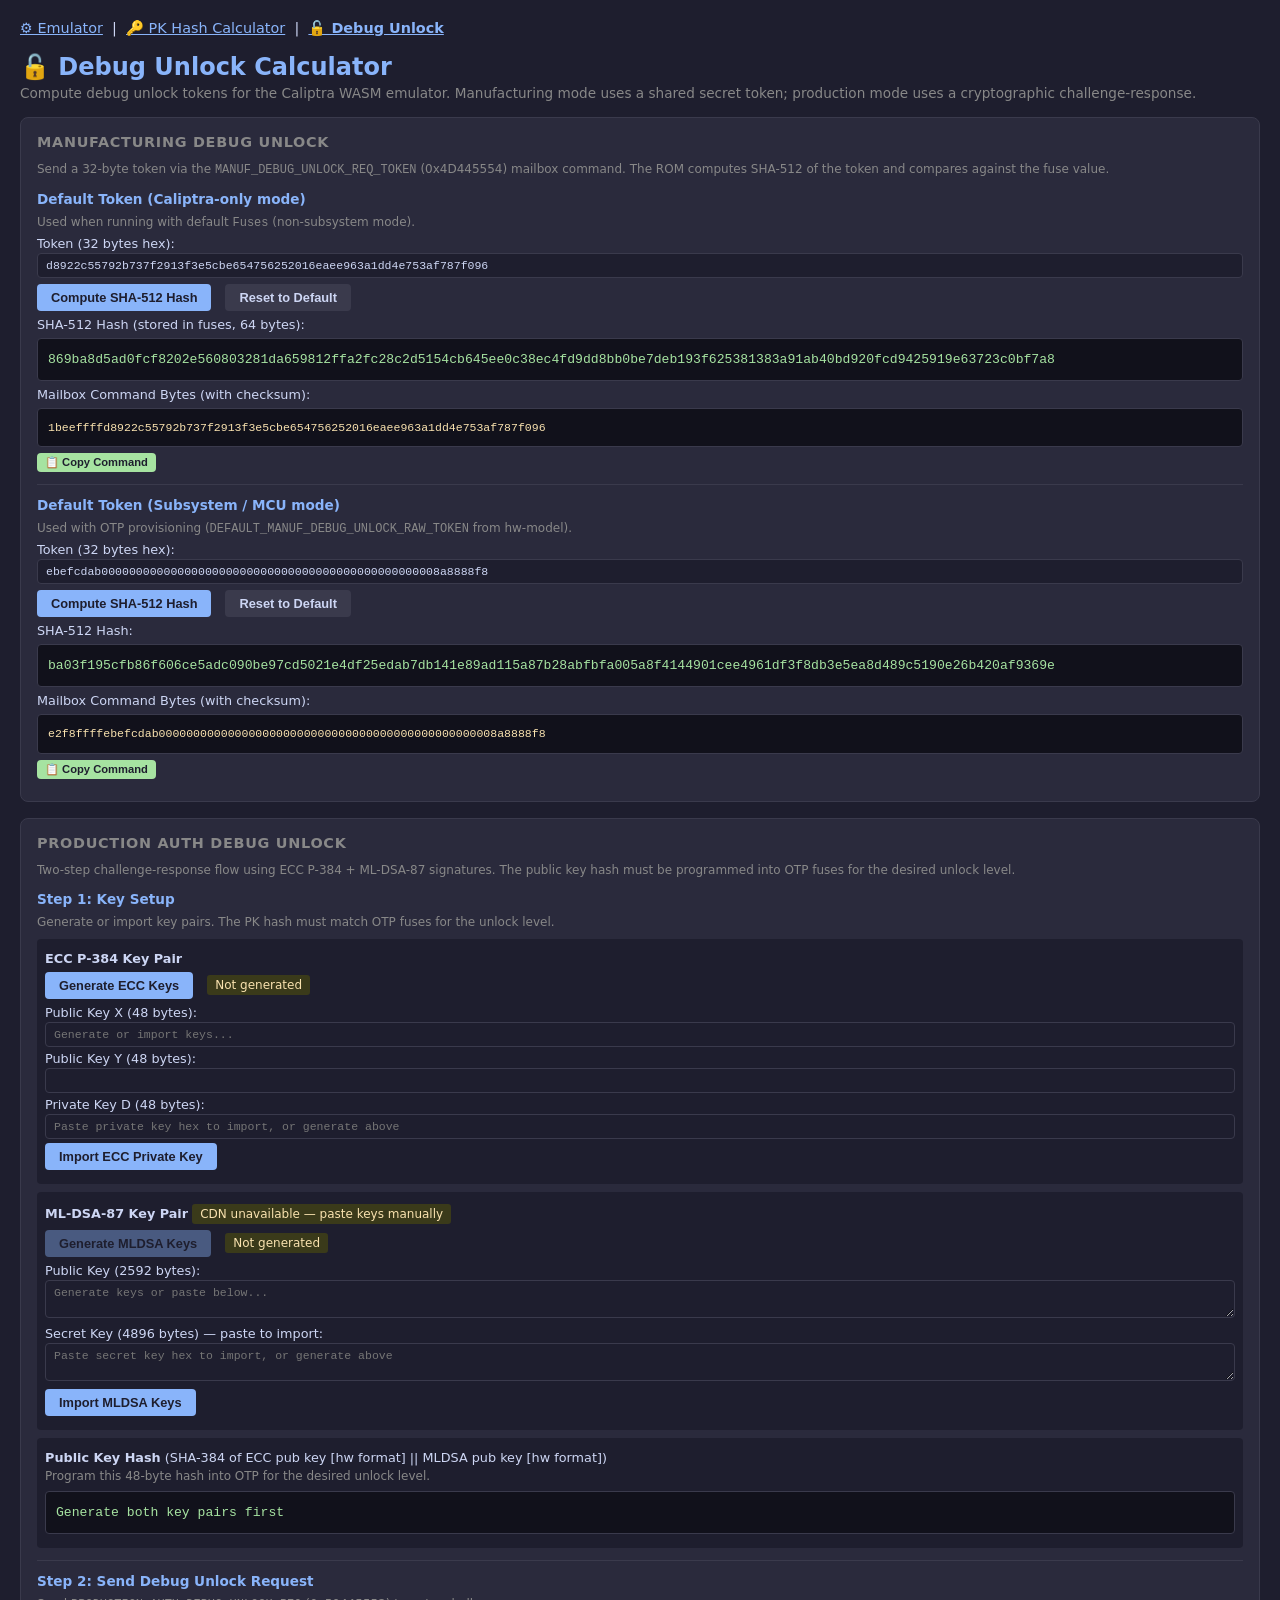
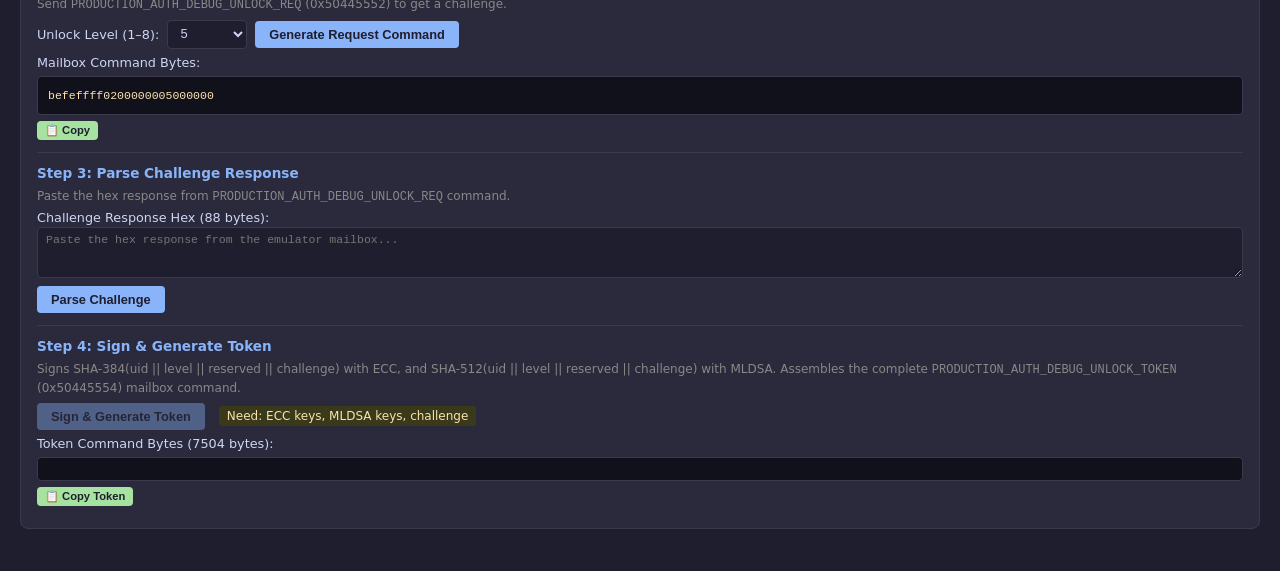
==== www/debug-unlock.html @ 8eae5581 "Add debug unlock calculator page Create www/debug-unlock.html with: - Manufacturing debug unlock: pr" ====
<!DOCTYPE html>
<html lang="en">
<head>
<meta charset="UTF-8">
<meta name="viewport" content="width=device-width, initial-scale=1.0">
<title>Caliptra Debug Unlock Calculator</title>
<style>
:root { --bg: #1e1e2e; --surface: #2a2a3c; --border: #3a3a4c; --text: #cdd6f4;
  --muted: #888; --accent: #89b4fa; --green: #a6e3a1; --yellow: #f9e2af; --red: #f38ba8; }
* { box-sizing: border-box; margin: 0; padding: 0; }
body { font-family: 'Segoe UI', system-ui, sans-serif; background: var(--bg); color: var(--text); padding: 20px; }
h1 { font-size: 1.5rem; color: var(--accent); margin-bottom: 4px; }
.sub { font-size: 0.85rem; color: var(--muted); margin-bottom: 16px; }
.panel { background: var(--surface); border: 1px solid var(--border); border-radius: 8px; padding: 16px; margin-bottom: 16px; }
.panel h2 { font-size: 0.9rem; text-transform: uppercase; letter-spacing: 0.05em; color: var(--muted); margin-bottom: 10px; }
.panel h3 { font-size: 0.85rem; color: var(--accent); margin: 12px 0 6px; }
label { font-size: 0.8rem; color: var(--text); display: block; margin: 4px 0 2px; }
input, textarea, select { background: var(--bg); border: 1px solid var(--border); border-radius: 4px;
  color: var(--text); padding: 5px 8px; font-family: 'Cascadia Code', 'Fira Code', monospace;
  font-size: 0.72rem; width: 100%; }
select { font-size: 0.8rem; width: auto; min-width: 80px; }
textarea { resize: vertical; min-height: 36px; }
input:focus, textarea:focus, select:focus { outline: none; border-color: var(--accent); }
.hash { background: #11111b; color: var(--green); border: 1px solid var(--border); border-radius: 4px;
  padding: 10px; font-family: 'Cascadia Code', 'Fira Code', monospace; font-size: 0.82rem;
  word-break: break-all; margin: 6px 0; user-select: all; line-height: 1.6; }
.cmd-output { background: #11111b; color: var(--yellow); border: 1px solid var(--border); border-radius: 4px;
  padding: 10px; font-family: 'Cascadia Code', 'Fira Code', monospace; font-size: 0.72rem;
  word-break: break-all; margin: 6px 0; user-select: all; line-height: 1.5; max-height: 200px;
  overflow-y: auto; }
button { background: var(--accent); color: var(--bg); border: none; border-radius: 4px;
  padding: 6px 14px; font-size: 0.8rem; font-weight: 600; cursor: pointer; margin-right: 6px; }
button:hover { opacity: 0.85; }
button.reset { background: var(--border); color: var(--text); }
button.copy-btn { background: var(--green); font-size: 0.7rem; padding: 3px 8px; }
button:disabled { opacity: 0.4; cursor: not-allowed; }
.row { display: flex; gap: 8px; align-items: center; margin: 6px 0; flex-wrap: wrap; }
a { color: var(--accent); }
.help { font-size: 0.75rem; color: var(--muted); line-height: 1.5; }
.status { font-size: 0.75rem; padding: 3px 8px; border-radius: 3px; display: inline-block; }
.status-ok { background: #1a3a1a; color: var(--green); }
.status-warn { background: #3a3a1a; color: var(--yellow); }
.status-err { background: #3a1a1a; color: var(--red); }
.field-group { margin: 8px 0; padding: 8px; background: var(--bg); border-radius: 4px; }
.divider { border: none; border-top: 1px solid var(--border); margin: 12px 0; }
</style>
</head>
<body>
<nav style="margin-bottom: 16px; font-size: 0.9rem;">
  <a href="index.html" style="color: var(--accent);">⚙ Emulator</a>
  &nbsp;|&nbsp;
  <a href="pk-hash.html" style="color: var(--accent);">🔑 PK Hash Calculator</a>
  &nbsp;|&nbsp;
  <a href="debug-unlock.html" style="color: var(--accent); font-weight: 600;">🔓 Debug Unlock</a>
</nav>

<h1>🔓 Debug Unlock Calculator</h1>
<p class="sub">Compute debug unlock tokens for the Caliptra WASM emulator. Manufacturing mode uses a shared secret token; production mode uses a cryptographic challenge-response.</p>

<!-- ==================== MANUFACTURING DEBUG UNLOCK ==================== -->
<div class="panel">
  <h2>Manufacturing Debug Unlock</h2>
  <p class="help">
    Send a 32-byte token via the <code>MANUF_DEBUG_UNLOCK_REQ_TOKEN</code> (0x4D445554) mailbox command.
    The ROM computes SHA-512 of the token and compares against the fuse value.
  </p>

  <h3>Default Token (Caliptra-only mode)</h3>
  <p class="help">Used when running with default <code>Fuses</code> (non-subsystem mode).</p>
  <label>Token (32 bytes hex):</label>
  <input type="text" id="manuf-token" value="d8922c55792b737f2913f3e5cbe654756252016eaee963a1dd4e753af787f096">
  <div class="row" style="margin-top: 6px;">
    <button onclick="computeManufHash()">Compute SHA-512 Hash</button>
    <button class="reset" onclick="resetManufToken()">Reset to Default</button>
  </div>

  <label>SHA-512 Hash (stored in fuses, 64 bytes):</label>
  <div id="manuf-hash" class="hash" style="min-height: 30px;"></div>

  <label>Mailbox Command Bytes (with checksum):</label>
  <div id="manuf-cmd" class="cmd-output" style="min-height: 30px;"></div>
  <div class="row">
    <button class="copy-btn" onclick="copyText('manuf-cmd')">📋 Copy Command</button>
  </div>

  <hr class="divider">

  <h3>Default Token (Subsystem / MCU mode)</h3>
  <p class="help">Used with OTP provisioning (<code>DEFAULT_MANUF_DEBUG_UNLOCK_RAW_TOKEN</code> from hw-model).</p>
  <label>Token (32 bytes hex):</label>
  <input type="text" id="manuf-token-otp" value="ebefcdab0000000000000000000000000000000000000000000000008a8888f8">
  <div class="row" style="margin-top: 6px;">
    <button onclick="computeManufHashOtp()">Compute SHA-512 Hash</button>
    <button class="reset" onclick="resetManufTokenOtp()">Reset to Default</button>
  </div>

  <label>SHA-512 Hash:</label>
  <div id="manuf-hash-otp" class="hash" style="min-height: 30px;"></div>

  <label>Mailbox Command Bytes (with checksum):</label>
  <div id="manuf-cmd-otp" class="cmd-output" style="min-height: 30px;"></div>
  <div class="row">
    <button class="copy-btn" onclick="copyText('manuf-cmd-otp')">📋 Copy Command</button>
  </div>
</div>

<!-- ==================== PRODUCTION AUTH DEBUG UNLOCK ==================== -->
<div class="panel">
  <h2>Production Auth Debug Unlock</h2>
  <p class="help">
    Two-step challenge-response flow using ECC P-384 + ML-DSA-87 signatures.
    The public key hash must be programmed into OTP fuses for the desired unlock level.
  </p>

  <!-- Step 1: Key Setup -->
  <h3>Step 1: Key Setup</h3>
  <p class="help">Generate or import key pairs. The PK hash must match OTP fuses for the unlock level.</p>

  <div class="field-group">
    <label><strong>ECC P-384 Key Pair</strong></label>
    <div class="row">
      <button id="btn-ecc-gen" onclick="generateEccKeys()">Generate ECC Keys</button>
      <span id="ecc-status" class="status status-warn">Not generated</span>
    </div>
    <label>Public Key X (48 bytes):</label>
    <input type="text" id="ecc-pub-x" readonly placeholder="Generate or import keys...">
    <label>Public Key Y (48 bytes):</label>
    <input type="text" id="ecc-pub-y" readonly placeholder="">
    <label>Private Key D (48 bytes):</label>
    <input type="text" id="ecc-priv-d" placeholder="Paste private key hex to import, or generate above">
    <div class="row" style="margin-top: 4px;">
      <button onclick="importEccPrivateKey()">Import ECC Private Key</button>
    </div>
  </div>

  <div class="field-group">
    <label><strong>ML-DSA-87 Key Pair</strong> <span id="mldsa-lib-status" class="status status-warn">Loading library...</span></label>
    <div class="row">
      <button id="btn-mldsa-gen" onclick="generateMldsaKeys()" disabled>Generate MLDSA Keys</button>
      <span id="mldsa-status" class="status status-warn">Not generated</span>
    </div>
    <label>Public Key (2592 bytes):</label>
    <textarea id="mldsa-pub" rows="2" readonly placeholder="Generate keys or paste below..."></textarea>
    <label>Secret Key (4896 bytes) — paste to import:</label>
    <textarea id="mldsa-sec" rows="2" placeholder="Paste secret key hex to import, or generate above"></textarea>
    <div class="row" style="margin-top: 4px;">
      <button onclick="importMldsaKeys()">Import MLDSA Keys</button>
    </div>
  </div>

  <div class="field-group">
    <label><strong>Public Key Hash</strong> (SHA-384 of ECC pub key [hw format] || MLDSA pub key [hw format])</label>
    <p class="help">Program this 48-byte hash into OTP for the desired unlock level.</p>
    <div id="pk-hash-output" class="hash" style="min-height: 24px;">Generate both key pairs first</div>
  </div>

  <hr class="divider">

  <!-- Step 2: Generate Request -->
  <h3>Step 2: Send Debug Unlock Request</h3>
  <p class="help">Send <code>PRODUCTION_AUTH_DEBUG_UNLOCK_REQ</code> (0x50445552) to get a challenge.</p>
  <div class="row">
    <label style="margin: 0;">Unlock Level (1–8):</label>
    <select id="unlock-level">
      <option value="1">1</option><option value="2">2</option><option value="3">3</option><option value="4">4</option>
      <option value="5" selected>5</option><option value="6">6</option><option value="7">7</option><option value="8">8</option>
    </select>
    <button onclick="generateRequest()">Generate Request Command</button>
  </div>
  <label>Mailbox Command Bytes:</label>
  <div id="prod-req-cmd" class="cmd-output" style="min-height: 24px;"></div>
  <div class="row">
    <button class="copy-btn" onclick="copyText('prod-req-cmd')">📋 Copy</button>
  </div>

  <hr class="divider">

  <!-- Step 3: Parse Challenge -->
  <h3>Step 3: Parse Challenge Response</h3>
  <p class="help">Paste the hex response from <code>PRODUCTION_AUTH_DEBUG_UNLOCK_REQ</code> command.</p>
  <label>Challenge Response Hex (88 bytes):</label>
  <textarea id="challenge-hex" rows="3" placeholder="Paste the hex response from the emulator mailbox..."></textarea>
  <div class="row" style="margin-top: 4px;">
    <button onclick="parseChallenge()">Parse Challenge</button>
  </div>
  <div class="field-group" id="challenge-parsed" style="display: none;">
    <label>FIPS Status:</label>
    <input type="text" id="challenge-fips" readonly>
    <label>Length (DWORDs):</label>
    <input type="text" id="challenge-length" readonly>
    <label>Unique Device Identifier (32 bytes):</label>
    <input type="text" id="challenge-uid" readonly>
    <label>Challenge Nonce (48 bytes):</label>
    <input type="text" id="challenge-nonce" readonly>
  </div>

  <hr class="divider">

  <!-- Step 4: Sign & Build Token -->
  <h3>Step 4: Sign &amp; Generate Token</h3>
  <p class="help">
    Signs SHA-384(uid || level || reserved || challenge) with ECC, and
    SHA-512(uid || level || reserved || challenge) with MLDSA.
    Assembles the complete <code>PRODUCTION_AUTH_DEBUG_UNLOCK_TOKEN</code> (0x50445554) mailbox command.
  </p>
  <div class="row">
    <button id="btn-sign" onclick="signAndBuildToken()" disabled>Sign &amp; Generate Token</button>
    <span id="sign-status"></span>
  </div>
  <label>Token Command Bytes (<span id="token-size">7504</span> bytes):</label>
  <div id="prod-token-cmd" class="cmd-output" style="min-height: 24px; max-height: 300px;"></div>
  <div class="row">
    <button class="copy-btn" onclick="copyText('prod-token-cmd')">📋 Copy Token</button>
  </div>
</div>

<script type="module">

// ==================== Utility Functions ====================

function hexToBytes(hex) {
  hex = hex.replace(/\s+/g, '');
  const bytes = new Uint8Array(hex.length / 2);
  for (let i = 0; i < bytes.length; i++) {
    bytes[i] = parseInt(hex.substr(i * 2, 2), 16);
  }
  return bytes;
}

function bytesToHex(bytes) {
  return Array.from(bytes).map(b => (b >>> 0).toString(16).padStart(2, '0')).join('');
}

function writeU32LE(buf, offset, val) {
  buf[offset] = val & 0xff;
  buf[offset + 1] = (val >>> 8) & 0xff;
  buf[offset + 2] = (val >>> 16) & 0xff;
  buf[offset + 3] = (val >>> 24) & 0xff;
}

function readU32LE(buf, offset) {
  return (buf[offset] | (buf[offset+1] << 8) | (buf[offset+2] << 16) | (buf[offset+3] << 24)) >>> 0;
}

// Reverse each 4-byte group (for ECC big-endian hardware format)
function swapEndianPerU32(bytes) {
  const out = new Uint8Array(bytes.length);
  for (let i = 0; i < bytes.length; i += 4) {
    out[i] = bytes[i + 3];
    out[i + 1] = bytes[i + 2];
    out[i + 2] = bytes[i + 1];
    out[i + 3] = bytes[i];
  }
  return out;
}

// Compute Caliptra mailbox checksum: 0 - (sum of cmd_id LE bytes + sum of payload bytes)
function computeChecksum(cmdId, payloadBytes) {
  let sum = 0;
  // Sum command ID as LE bytes
  sum = (sum + (cmdId & 0xff)) | 0;
  sum = (sum + ((cmdId >>> 8) & 0xff)) | 0;
  sum = (sum + ((cmdId >>> 16) & 0xff)) | 0;
  sum = (sum + ((cmdId >>> 24) & 0xff)) | 0;
  // Sum payload bytes
  for (let i = 0; i < payloadBytes.length; i++) {
    sum = (sum + payloadBytes[i]) | 0;
  }
  return ((~sum) + 1) >>> 0; // Two's complement negation
}

function copyText(elementId) {
  const el = document.getElementById(elementId);
  navigator.clipboard.writeText(el.textContent);
}

// ==================== State ====================

let eccKeyPair = null;    // { privateKey: CryptoKey, publicKey: CryptoKey }
let eccPubRaw = null;     // Uint8Array(96) = x(48) || y(48) big-endian
let eccPrivRaw = null;    // Uint8Array(48) = d big-endian
let mldsaLib = null;      // noble-post-quantum ml_dsa87
let mldsaPubKey = null;   // Uint8Array(2592)
let mldsaSecKey = null;   // Uint8Array(4896)
let challengeData = null; // { uid: Uint8Array(32), challenge: Uint8Array(48) }

// ==================== Manufacturing Debug Unlock ====================

const DEFAULT_MANUF_TOKEN = 'd8922c55792b737f2913f3e5cbe654756252016eaee963a1dd4e753af787f096';
const DEFAULT_MANUF_TOKEN_OTP = 'ebefcdab0000000000000000000000000000000000000000000000008a8888f8';
const CMD_MANUF_DEBUG_UNLOCK = 0x4D445554;

async function computeManufHashGeneric(tokenInputId, hashOutputId, cmdOutputId) {
  const hex = document.getElementById(tokenInputId).value.replace(/\s+/g, '');
  if (hex.length !== 64) {
    document.getElementById(hashOutputId).textContent = 'Error: token must be exactly 32 bytes (64 hex chars)';
    return;
  }
  const tokenBytes = hexToBytes(hex);
  const hashBuf = await crypto.subtle.digest('SHA-512', tokenBytes);
  const hashBytes = new Uint8Array(hashBuf);
  document.getElementById(hashOutputId).textContent = bytesToHex(hashBytes);

  // Build mailbox command: checksum(4) + token(32) = 36 bytes
  const payload = tokenBytes; // bytes after checksum
  const checksum = computeChecksum(CMD_MANUF_DEBUG_UNLOCK, payload);
  const cmd = new Uint8Array(36);
  writeU32LE(cmd, 0, checksum);
  cmd.set(payload, 4);
  document.getElementById(cmdOutputId).textContent = bytesToHex(cmd);
}

window.computeManufHash = () => computeManufHashGeneric('manuf-token', 'manuf-hash', 'manuf-cmd');
window.computeManufHashOtp = () => computeManufHashGeneric('manuf-token-otp', 'manuf-hash-otp', 'manuf-cmd-otp');
window.resetManufToken = () => { document.getElementById('manuf-token').value = DEFAULT_MANUF_TOKEN; };
window.resetManufTokenOtp = () => { document.getElementById('manuf-token-otp').value = DEFAULT_MANUF_TOKEN_OTP; };

// Auto-compute on load
computeManufHashGeneric('manuf-token', 'manuf-hash', 'manuf-cmd');
computeManufHashGeneric('manuf-token-otp', 'manuf-hash-otp', 'manuf-cmd-otp');

// ==================== Production: ECC Key Management ====================

async function generateEccKeys() {
  try {
    eccKeyPair = await crypto.subtle.generateKey(
      { name: "ECDSA", namedCurve: "P-384" },
      true, ["sign"]
    );
    const pubRaw = await crypto.subtle.exportKey("raw", eccKeyPair.publicKey);
    const pubBytes = new Uint8Array(pubRaw);
    // Raw format: 0x04 || x(48) || y(48)
    eccPubRaw = pubBytes.slice(1); // 96 bytes: x || y
    document.getElementById('ecc-pub-x').value = bytesToHex(eccPubRaw.slice(0, 48));
    document.getElementById('ecc-pub-y').value = bytesToHex(eccPubRaw.slice(48));

    const jwk = await crypto.subtle.exportKey("jwk", eccKeyPair.privateKey);
    // Decode base64url d coordinate
    eccPrivRaw = base64urlToBytes(jwk.d);
    document.getElementById('ecc-priv-d').value = bytesToHex(eccPrivRaw);
    document.getElementById('ecc-status').textContent = 'Generated ✓';
    document.getElementById('ecc-status').className = 'status status-ok';
    updateSignButton();
    computePkHash();
  } catch (e) {
    document.getElementById('ecc-status').textContent = 'Error: ' + e.message;
    document.getElementById('ecc-status').className = 'status status-err';
  }
}

async function importEccPrivateKey() {
  const dHex = document.getElementById('ecc-priv-d').value.replace(/\s+/g, '');
  if (dHex.length !== 96) {
    document.getElementById('ecc-status').textContent = 'Private key must be 48 bytes (96 hex)';
    document.getElementById('ecc-status').className = 'status status-err';
    return;
  }
  try {
    eccPrivRaw = hexToBytes(dHex);
    // Import as JWK to get CryptoKey
    const dB64 = bytesToBase64url(eccPrivRaw);
    // We need x,y too - generate them by importing private key
    // Web Crypto requires x,y for JWK import, so we do a trick:
    // Import as PKCS8 or use a temp keypair approach
    // Actually, for P-384 we can compute pub from priv using the subtle API
    // The simplest approach: create a JWK with d and dummy x,y, then re-derive
    // Unfortunately Web Crypto doesn't support computing public from private directly.
    // Instead, let's import as PKCS8.
    const pkcs8 = buildEccPkcs8(eccPrivRaw);
    const privateKey = await crypto.subtle.importKey(
      "pkcs8", pkcs8,
      { name: "ECDSA", namedCurve: "P-384" },
      true, ["sign"]
    );
    // Export as JWK to get x, y
    const jwk = await crypto.subtle.exportKey("jwk", privateKey);
    const xBytes = base64urlToBytes(jwk.x);
    const yBytes = base64urlToBytes(jwk.y);
    eccPubRaw = new Uint8Array(96);
    eccPubRaw.set(xBytes, 0);
    eccPubRaw.set(yBytes, 48);
    document.getElementById('ecc-pub-x').value = bytesToHex(xBytes);
    document.getElementById('ecc-pub-y').value = bytesToHex(yBytes);

    // Re-import public key for verification
    const pubJwk = { kty: "EC", crv: "P-384", x: jwk.x, y: jwk.y };
    const publicKey = await crypto.subtle.importKey(
      "jwk", pubJwk,
      { name: "ECDSA", namedCurve: "P-384" },
      true, ["verify"]
    );
    eccKeyPair = { privateKey, publicKey };
    document.getElementById('ecc-status').textContent = 'Imported ✓';
    document.getElementById('ecc-status').className = 'status status-ok';
    updateSignButton();
    computePkHash();
  } catch (e) {
    document.getElementById('ecc-status').textContent = 'Import error: ' + e.message;
    document.getElementById('ecc-status').className = 'status status-err';
  }
}

// Build PKCS#8 DER for ECC P-384 private key
function buildEccPkcs8(dBytes) {
  // PKCS#8 structure for P-384:
  // SEQUENCE {
  //   INTEGER 0
  //   SEQUENCE { OID ecPublicKey, OID secp384r1 }
  //   OCTET STRING { SEQUENCE { INTEGER 1, OCTET STRING d } }
  // }
  const oid_ec = [0x06, 0x07, 0x2a, 0x86, 0x48, 0xce, 0x3d, 0x02, 0x01];
  const oid_p384 = [0x06, 0x05, 0x2b, 0x81, 0x04, 0x00, 0x22];
  const alg_seq = [0x30, oid_ec.length + oid_p384.length, ...oid_ec, ...oid_p384];
  const d_octet = [0x04, 48, ...dBytes];
  const inner_seq = [0x30, d_octet.length + 3, 0x02, 0x01, 0x01, ...d_octet];
  const priv_octet = [0x04, inner_seq.length, ...inner_seq];
  const version = [0x02, 0x01, 0x00];
  const total_len = version.length + alg_seq.length + priv_octet.length;
  const outer = [0x30, 0x81, total_len, ...version, ...alg_seq, ...priv_octet];
  return new Uint8Array(outer);
}

function base64urlToBytes(b64url) {
  const b64 = b64url.replace(/-/g, '+').replace(/_/g, '/');
  const pad = (4 - b64.length % 4) % 4;
  const raw = atob(b64 + '='.repeat(pad));
  return new Uint8Array([...raw].map(c => c.charCodeAt(0)));
}

function bytesToBase64url(bytes) {
  const b64 = btoa(String.fromCharCode(...bytes));
  return b64.replace(/\+/g, '-').replace(/\//g, '_').replace(/=+$/, '');
}

window.generateEccKeys = generateEccKeys;
window.importEccPrivateKey = importEccPrivateKey;

// ==================== Production: MLDSA Key Management ====================

// Try to load noble-post-quantum
async function loadMldsaLib() {
  try {
    const mod = await import('https://esm.sh/@noble/post-quantum@0.2.1/ml-dsa');
    mldsaLib = mod.ml_dsa87;
    document.getElementById('mldsa-lib-status').textContent = 'Library loaded ✓';
    document.getElementById('mldsa-lib-status').className = 'status status-ok';
    document.getElementById('btn-mldsa-gen').disabled = false;
  } catch (e) {
    console.warn('Failed to load noble-post-quantum:', e);
    document.getElementById('mldsa-lib-status').textContent = 'CDN unavailable — paste keys manually';
    document.getElementById('mldsa-lib-status').className = 'status status-warn';
  }
}

async function generateMldsaKeys() {
  if (!mldsaLib) return;
  document.getElementById('mldsa-status').textContent = 'Generating (may take a few seconds)...';
  document.getElementById('mldsa-status').className = 'status status-warn';
  // Use setTimeout to allow UI update
  await new Promise(r => setTimeout(r, 50));
  try {
    const keys = mldsaLib.keygen();
    mldsaPubKey = new Uint8Array(keys.publicKey);
    mldsaSecKey = new Uint8Array(keys.secretKey);
    document.getElementById('mldsa-pub').value = bytesToHex(mldsaPubKey);
    document.getElementById('mldsa-sec').value = bytesToHex(mldsaSecKey);
    document.getElementById('mldsa-status').textContent = `Generated ✓ (pub: ${mldsaPubKey.length}B, sec: ${mldsaSecKey.length}B)`;
    document.getElementById('mldsa-status').className = 'status status-ok';
    updateSignButton();
    computePkHash();
  } catch (e) {
    document.getElementById('mldsa-status').textContent = 'Error: ' + e.message;
    document.getElementById('mldsa-status').className = 'status status-err';
  }
}

function importMldsaKeys() {
  const pubHex = document.getElementById('mldsa-pub').value.replace(/\s+/g, '');
  const secHex = document.getElementById('mldsa-sec').value.replace(/\s+/g, '');
  if (pubHex.length !== 2592 * 2) {
    document.getElementById('mldsa-status').textContent = `Public key must be 2592 bytes (got ${pubHex.length/2})`;
    document.getElementById('mldsa-status').className = 'status status-err';
    return;
  }
  if (secHex.length !== 4896 * 2) {
    document.getElementById('mldsa-status').textContent = `Secret key must be 4896 bytes (got ${secHex.length/2})`;
    document.getElementById('mldsa-status').className = 'status status-err';
    return;
  }
  mldsaPubKey = hexToBytes(pubHex);
  mldsaSecKey = hexToBytes(secHex);
  document.getElementById('mldsa-status').textContent = 'Imported ✓';
  document.getElementById('mldsa-status').className = 'status status-ok';
  updateSignButton();
  computePkHash();
}

window.generateMldsaKeys = generateMldsaKeys;
window.importMldsaKeys = importMldsaKeys;

// ==================== PK Hash Computation ====================

async function computePkHash() {
  if (!eccPubRaw || !mldsaPubKey) {
    document.getElementById('pk-hash-output').textContent = 'Generate both key pairs first';
    return;
  }
  // ECC pub key in hardware format: u8_to_u32_be then serialize as LE u32
  // This means each 4-byte group of the big-endian key is reversed
  const eccHw = swapEndianPerU32(eccPubRaw);
  // MLDSA pub key in hardware format: u8_to_u32_le then serialize as LE u32
  // This is identity — bytes stay the same
  const mldsaHw = mldsaPubKey;
  // Concatenate and hash with SHA-384
  const combined = new Uint8Array(eccHw.length + mldsaHw.length);
  combined.set(eccHw, 0);
  combined.set(mldsaHw, eccHw.length);
  const hashBuf = await crypto.subtle.digest('SHA-384', combined);
  const hashBytes = new Uint8Array(hashBuf);
  document.getElementById('pk-hash-output').textContent = bytesToHex(hashBytes);
}

// ==================== Production: Generate Request ====================

const CMD_PROD_DBG_UNLOCK_REQ = 0x50445552;
const CMD_PROD_DBG_UNLOCK_TOKEN = 0x50445554;

function generateRequest() {
  const level = parseInt(document.getElementById('unlock-level').value);
  // Payload: length(4) + unlock_level(1) + reserved(3) = 8 bytes
  const payload = new Uint8Array(8);
  writeU32LE(payload, 0, 2); // length in DWORDs = 8/4 = 2
  payload[4] = level;
  // reserved[3] = 0

  const checksum = computeChecksum(CMD_PROD_DBG_UNLOCK_REQ, payload);
  const cmd = new Uint8Array(12);
  writeU32LE(cmd, 0, checksum);
  cmd.set(payload, 4);
  document.getElementById('prod-req-cmd').textContent = bytesToHex(cmd);
}

window.generateRequest = generateRequest;

// ==================== Production: Parse Challenge ====================

function parseChallenge() {
  const hex = document.getElementById('challenge-hex').value.replace(/\s+/g, '');
  if (hex.length < 176) { // 88 bytes minimum
    alert('Challenge response must be at least 88 bytes (176 hex chars). Got ' + (hex.length/2) + ' bytes.');
    return;
  }
  const bytes = hexToBytes(hex);
  const fips = readU32LE(bytes, 0);
  const length = readU32LE(bytes, 4);
  const uid = bytes.slice(8, 40);
  const challenge = bytes.slice(40, 88);

  challengeData = { uid, challenge };

  document.getElementById('challenge-fips').value = '0x' + fips.toString(16).padStart(8, '0');
  document.getElementById('challenge-length').value = length + ' (' + (length * 4) + ' bytes)';
  document.getElementById('challenge-uid').value = bytesToHex(uid);
  document.getElementById('challenge-nonce').value = bytesToHex(challenge);
  document.getElementById('challenge-parsed').style.display = '';
  updateSignButton();
}

window.parseChallenge = parseChallenge;

// ==================== Production: Sign & Build Token ====================

function updateSignButton() {
  const ready = eccKeyPair && (mldsaPubKey && mldsaSecKey) && challengeData;
  document.getElementById('btn-sign').disabled = !ready;
  if (!ready) {
    const missing = [];
    if (!eccKeyPair) missing.push('ECC keys');
    if (!mldsaPubKey || !mldsaSecKey) missing.push('MLDSA keys');
    if (!challengeData) missing.push('challenge');
    document.getElementById('sign-status').textContent = 'Need: ' + missing.join(', ');
    document.getElementById('sign-status').className = 'status status-warn';
  } else {
    document.getElementById('sign-status').textContent = 'Ready to sign';
    document.getElementById('sign-status').className = 'status status-ok';
  }
}

async function signAndBuildToken() {
  if (!eccKeyPair || !mldsaPubKey || !mldsaSecKey || !challengeData) return;

  const level = parseInt(document.getElementById('unlock-level').value);
  const reserved = new Uint8Array(3);

  // Build the message to sign: uid(32) || level(1) || reserved(3) || challenge(48) = 84 bytes
  const message = new Uint8Array(84);
  message.set(challengeData.uid, 0);
  message[32] = level;
  message.set(reserved, 33);
  message.set(challengeData.challenge, 36);

  document.getElementById('sign-status').textContent = 'Signing...';
  document.getElementById('sign-status').className = 'status status-warn';

  try {
    // ECC signature: Web Crypto signs the raw message (it hashes with SHA-384 internally)
    const eccSigBuf = await crypto.subtle.sign(
      { name: "ECDSA", hash: "SHA-384" },
      eccKeyPair.privateKey,
      message
    );
    const eccSigBytes = new Uint8Array(eccSigBuf); // r(48) || s(48) IEEE P1363 format, big-endian

    // MLDSA signature: sign SHA-512 hash of the message
    const sha512Buf = await crypto.subtle.digest('SHA-512', message);
    const sha512Hash = new Uint8Array(sha512Buf);
    let mldsaSigBytes;
    if (mldsaLib) {
      mldsaSigBytes = mldsaLib.sign(mldsaSecKey, sha512Hash);
    } else {
      // If library not available but we have imported keys, can't sign
      throw new Error('MLDSA library not loaded. Import a pre-computed signature or load the library.');
    }

    // Build the token struct
    // Payload (after checksum): 7500 bytes
    const payloadSize = 4 + 32 + 1 + 3 + 48 + 96 + 2592 + 96 + 4628;
    const payload = new Uint8Array(payloadSize);
    let off = 0;

    // length (DWORDs)
    writeU32LE(payload, off, payloadSize / 4);
    off += 4;

    // uid
    payload.set(challengeData.uid, off);
    off += 32;

    // unlock_level
    payload[off] = level;
    off += 1;

    // reserved
    off += 3;

    // challenge
    payload.set(challengeData.challenge, off);
    off += 48;

    // ecc_public_key: convert from big-endian to hardware format (swap per u32)
    const eccPubHw = swapEndianPerU32(eccPubRaw);
    payload.set(eccPubHw, off);
    off += 96;

    // mldsa_public_key: already in correct byte order for LE hardware format
    payload.set(mldsaPubKey, off);
    off += 2592;

    // ecc_signature: convert from big-endian to hardware format (swap per u32)
    const eccSigHw = swapEndianPerU32(eccSigBytes);
    payload.set(eccSigHw, off);
    off += 96;

    // mldsa_signature: 4627 bytes signature + 1 byte padding = 4628 bytes
    // MLDSA signature is in LE format (no swap needed)
    payload.set(new Uint8Array(mldsaSigBytes).slice(0, 4627), off);
    // Last byte is padding (0)
    off += 4628;

    // Build full command with checksum
    const checksum = computeChecksum(CMD_PROD_DBG_UNLOCK_TOKEN, payload);
    const cmd = new Uint8Array(4 + payloadSize);
    writeU32LE(cmd, 0, checksum);
    cmd.set(payload, 4);

    document.getElementById('token-size').textContent = cmd.length;
    document.getElementById('prod-token-cmd').textContent = bytesToHex(cmd);
    document.getElementById('sign-status').textContent = `Token generated ✓ (${cmd.length} bytes)`;
    document.getElementById('sign-status').className = 'status status-ok';
  } catch (e) {
    document.getElementById('sign-status').textContent = 'Error: ' + e.message;
    document.getElementById('sign-status').className = 'status status-err';
    console.error('Sign error:', e);
  }
}

window.signAndBuildToken = signAndBuildToken;
window.copyText = copyText;

// ==================== Init ====================

updateSignButton();
generateRequest(); // Pre-generate request command
loadMldsaLib();

</script>
</body>
</html>
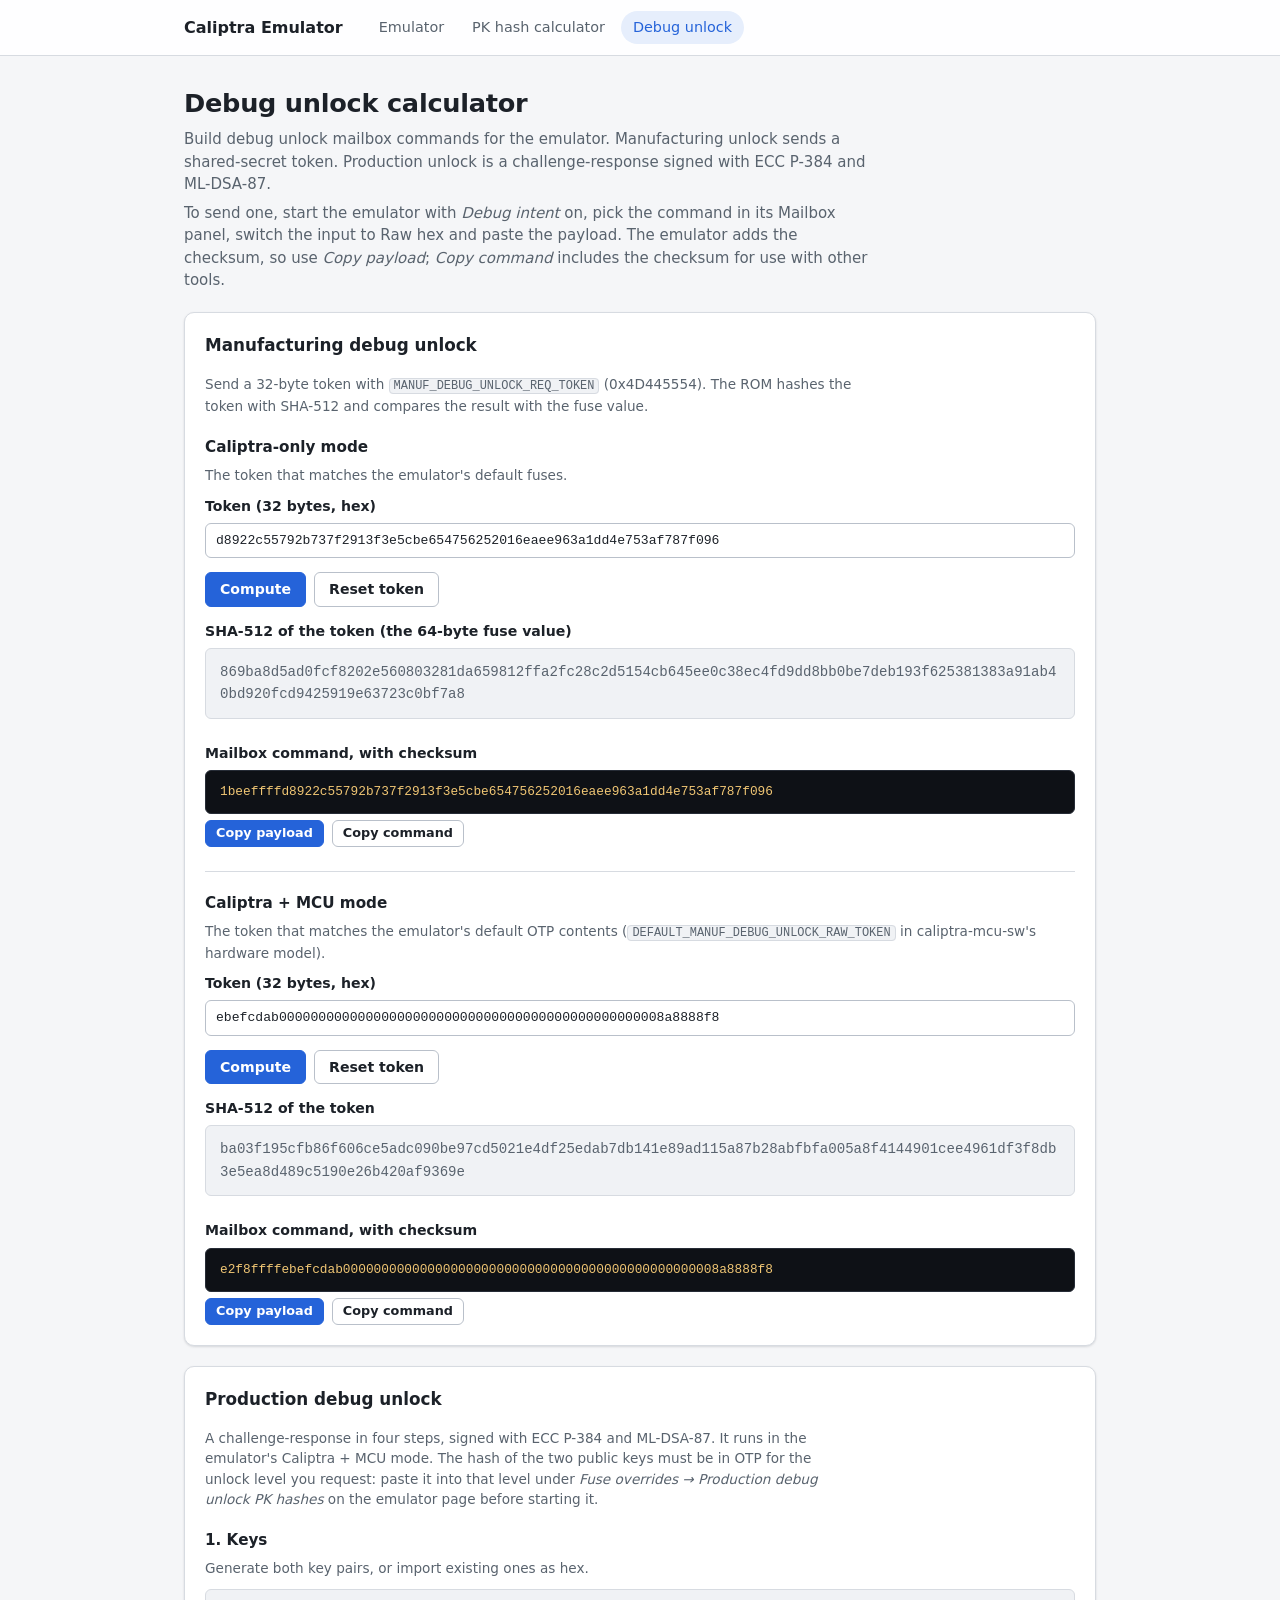
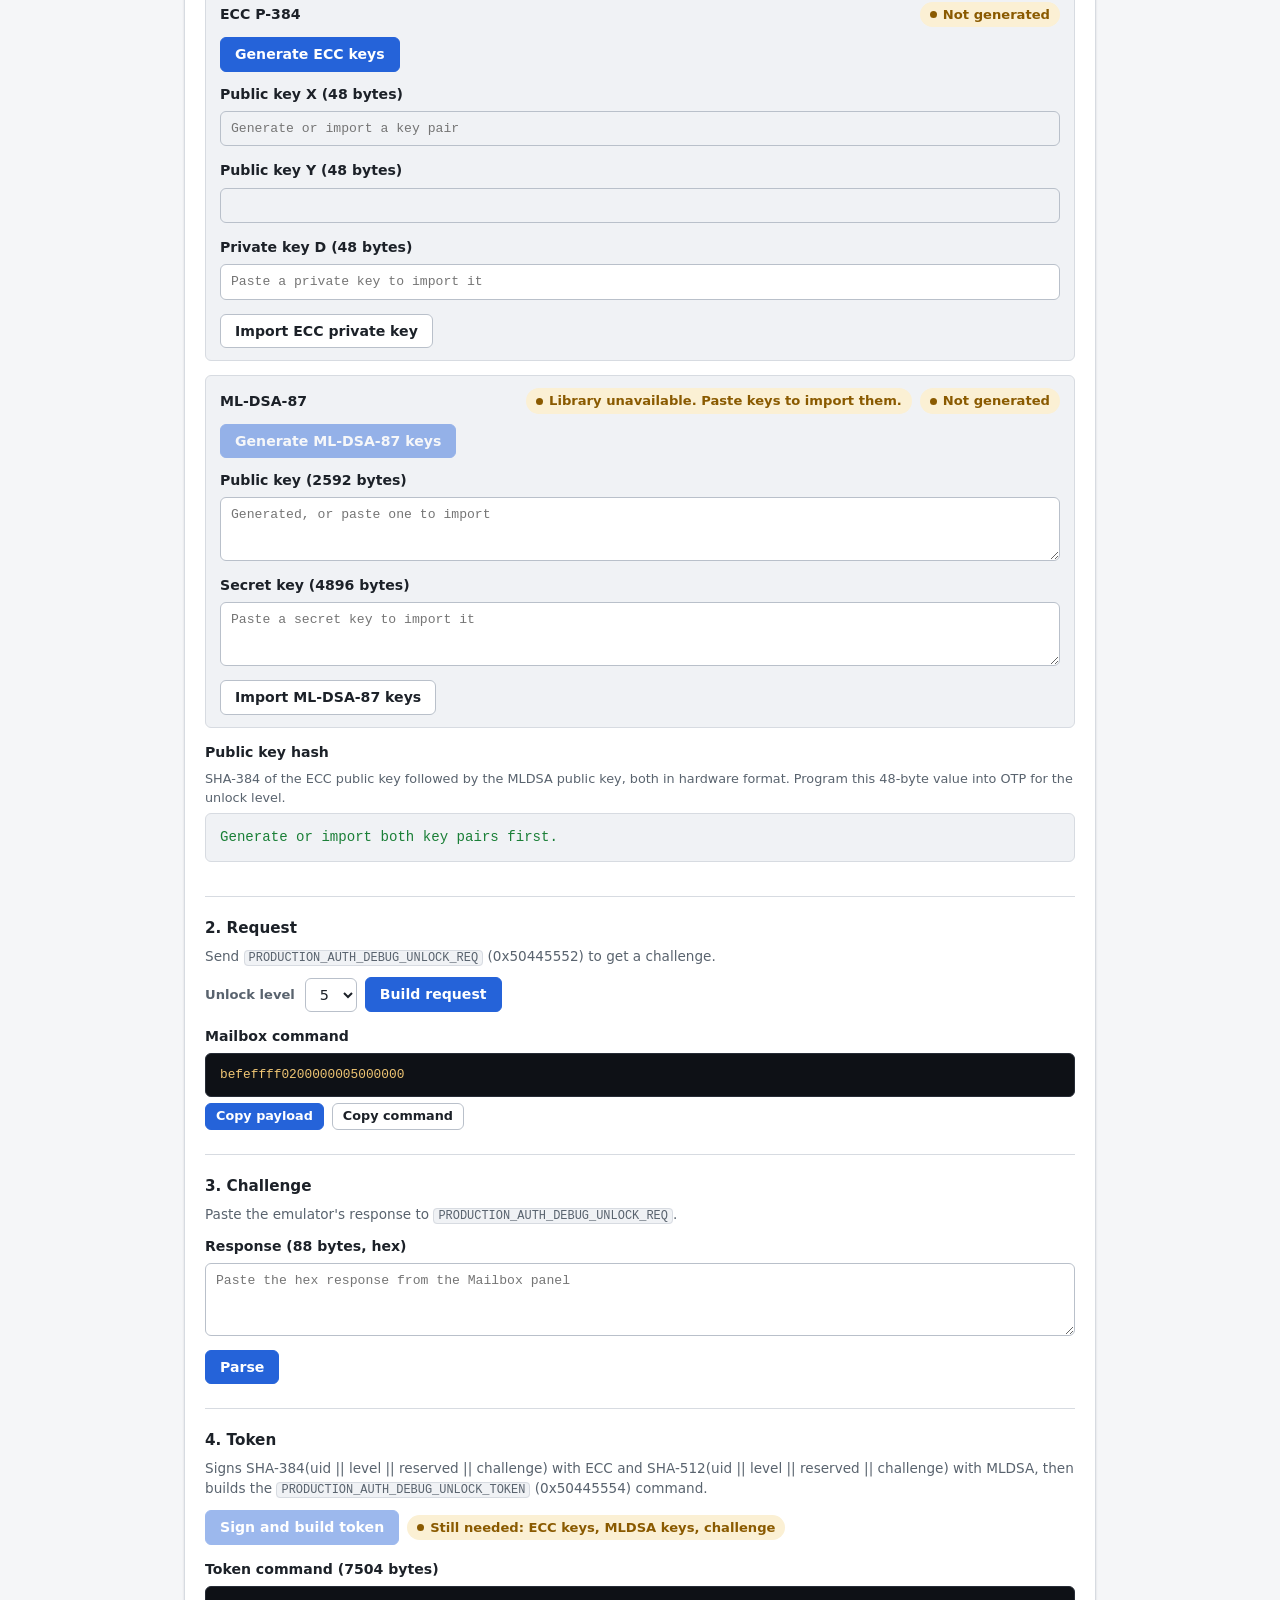
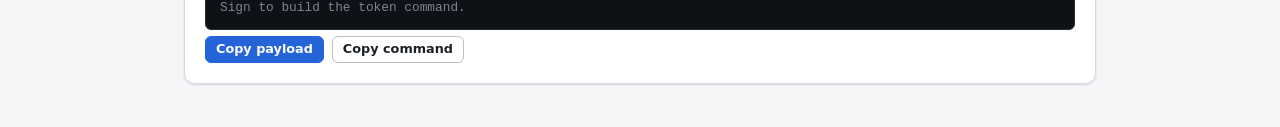
==== commit b2d3c4e4: "Restyle the site pages and rewrite their copy All three pages (emulator, PK hash calculator, debug u" ====
--- a/www/debug-unlock.html
+++ b/www/debug-unlock.html
@@ -2,216 +2,228 @@
 <html lang="en">
 <head>
 <meta charset="UTF-8">
-<meta name="viewport" content="width=device-width, initial-scale=1.0">
+<meta name="viewport" content="width=device-width, initial-scale=1">
 <title>Caliptra Debug Unlock Calculator</title>
-<style>
-:root { --bg: #1e1e2e; --surface: #2a2a3c; --border: #3a3a4c; --text: #cdd6f4;
-  --muted: #888; --accent: #89b4fa; --green: #a6e3a1; --yellow: #f9e2af; --red: #f38ba8; }
-* { box-sizing: border-box; margin: 0; padding: 0; }
-body { font-family: 'Segoe UI', system-ui, sans-serif; background: var(--bg); color: var(--text); padding: 20px; }
-h1 { font-size: 1.5rem; color: var(--accent); margin-bottom: 4px; }
-.sub { font-size: 0.85rem; color: var(--muted); margin-bottom: 16px; }
-.panel { background: var(--surface); border: 1px solid var(--border); border-radius: 8px; padding: 16px; margin-bottom: 16px; }
-.panel h2 { font-size: 0.9rem; text-transform: uppercase; letter-spacing: 0.05em; color: var(--muted); margin-bottom: 10px; }
-.panel h3 { font-size: 0.85rem; color: var(--accent); margin: 12px 0 6px; }
-label { font-size: 0.8rem; color: var(--text); display: block; margin: 4px 0 2px; }
-input, textarea, select { background: var(--bg); border: 1px solid var(--border); border-radius: 4px;
-  color: var(--text); padding: 5px 8px; font-family: 'Cascadia Code', 'Fira Code', monospace;
-  font-size: 0.72rem; width: 100%; }
-select { font-size: 0.8rem; width: auto; min-width: 80px; }
-textarea { resize: vertical; min-height: 36px; }
-input:focus, textarea:focus, select:focus { outline: none; border-color: var(--accent); }
-.hash { background: #11111b; color: var(--green); border: 1px solid var(--border); border-radius: 4px;
-  padding: 10px; font-family: 'Cascadia Code', 'Fira Code', monospace; font-size: 0.82rem;
-  word-break: break-all; margin: 6px 0; user-select: all; line-height: 1.6; }
-.cmd-output { background: #11111b; color: var(--yellow); border: 1px solid var(--border); border-radius: 4px;
-  padding: 10px; font-family: 'Cascadia Code', 'Fira Code', monospace; font-size: 0.72rem;
-  word-break: break-all; margin: 6px 0; user-select: all; line-height: 1.5; max-height: 200px;
-  overflow-y: auto; }
-button { background: var(--accent); color: var(--bg); border: none; border-radius: 4px;
-  padding: 6px 14px; font-size: 0.8rem; font-weight: 600; cursor: pointer; margin-right: 6px; }
-button:hover { opacity: 0.85; }
-button.reset { background: var(--border); color: var(--text); }
-button.copy-btn { background: var(--green); font-size: 0.7rem; padding: 3px 8px; }
-button:disabled { opacity: 0.4; cursor: not-allowed; }
-.row { display: flex; gap: 8px; align-items: center; margin: 6px 0; flex-wrap: wrap; }
-a { color: var(--accent); }
-.help { font-size: 0.75rem; color: var(--muted); line-height: 1.5; }
-.status { font-size: 0.75rem; padding: 3px 8px; border-radius: 3px; display: inline-block; }
-.status-ok { background: #1a3a1a; color: var(--green); }
-.status-warn { background: #3a3a1a; color: var(--yellow); }
-.status-err { background: #3a1a1a; color: var(--red); }
-.field-group { margin: 8px 0; padding: 8px; background: var(--bg); border-radius: 4px; }
-.divider { border: none; border-top: 1px solid var(--border); margin: 12px 0; }
-</style>
+<meta name="description" content="Build Caliptra manufacturing and production debug unlock mailbox commands.">
+<link rel="stylesheet" href="style.css">
 </head>
 <body>
-<nav style="margin-bottom: 16px; font-size: 0.9rem;">
-  <a href="index.html" style="color: var(--accent);">⚙ Emulator</a>
-  &nbsp;|&nbsp;
-  <a href="pk-hash.html" style="color: var(--accent);">🔑 PK Hash Calculator</a>
-  &nbsp;|&nbsp;
-  <a href="debug-unlock.html" style="color: var(--accent); font-weight: 600;">🔓 Debug Unlock</a>
-</nav>
-
-<h1>🔓 Debug Unlock Calculator</h1>
-<p class="sub">Compute debug unlock tokens for the Caliptra WASM emulator. Manufacturing mode uses a shared secret token; production mode uses a cryptographic challenge-response.</p>
-
-<!-- ==================== MANUFACTURING DEBUG UNLOCK ==================== -->
-<div class="panel">
-  <h2>Manufacturing Debug Unlock</h2>
-  <p class="help">
-    Send a 32-byte token via the <code>MANUF_DEBUG_UNLOCK_REQ_TOKEN</code> (0x4D445554) mailbox command.
-    The ROM computes SHA-512 of the token and compares against the fuse value.
-  </p>
-
-  <h3>Default Token (Caliptra-only mode)</h3>
-  <p class="help">Used when running with default <code>Fuses</code> (non-subsystem mode).</p>
-  <label>Token (32 bytes hex):</label>
-  <input type="text" id="manuf-token" value="d8922c55792b737f2913f3e5cbe654756252016eaee963a1dd4e753af787f096">
-  <div class="row" style="margin-top: 6px;">
-    <button onclick="computeManufHash()">Compute SHA-512 Hash</button>
-    <button class="reset" onclick="resetManufToken()">Reset to Default</button>
+
+<header class="site-header">
+  <div class="container narrow">
+    <a class="brand" href="index.html">Caliptra <span class="brand-long">Emulator</span></a>
+    <nav class="site-nav" aria-label="Pages">
+      <a href="index.html">Emulator</a>
+      <a href="pk-hash.html">PK hash calculator</a>
+      <a href="debug-unlock.html" aria-current="page">Debug unlock</a>
+    </nav>
   </div>
-
-  <label>SHA-512 Hash (stored in fuses, 64 bytes):</label>
-  <div id="manuf-hash" class="hash" style="min-height: 30px;"></div>
-
-  <label>Mailbox Command Bytes (with checksum):</label>
-  <div id="manuf-cmd" class="cmd-output" style="min-height: 30px;"></div>
-  <div class="row">
-    <button class="copy-btn" onclick="copyText('manuf-cmd')">📋 Copy Command</button>
+</header>
+
+<div class="container narrow">
+  <div class="page-head">
+    <h1>Debug unlock calculator</h1>
+    <p class="lede">
+      Build debug unlock mailbox commands for the emulator. Manufacturing
+      unlock sends a shared-secret token. Production unlock is a
+      challenge-response signed with ECC P-384 and ML-DSA-87.
+    </p>
+    <p class="lede">
+      To send one, start the emulator with <em>Debug intent</em> on, pick the
+      command in its Mailbox panel, switch the input to Raw hex and paste the
+      payload. The emulator adds the checksum, so use <em>Copy payload</em>;
+      <em>Copy command</em> includes the checksum for use with other tools.
+    </p>
   </div>
 
-  <hr class="divider">
-
-  <h3>Default Token (Subsystem / MCU mode)</h3>
-  <p class="help">Used with OTP provisioning (<code>DEFAULT_MANUF_DEBUG_UNLOCK_RAW_TOKEN</code> from hw-model).</p>
-  <label>Token (32 bytes hex):</label>
-  <input type="text" id="manuf-token-otp" value="ebefcdab0000000000000000000000000000000000000000000000008a8888f8">
-  <div class="row" style="margin-top: 6px;">
-    <button onclick="computeManufHashOtp()">Compute SHA-512 Hash</button>
-    <button class="reset" onclick="resetManufTokenOtp()">Reset to Default</button>
-  </div>
-
-  <label>SHA-512 Hash:</label>
-  <div id="manuf-hash-otp" class="hash" style="min-height: 30px;"></div>
-
-  <label>Mailbox Command Bytes (with checksum):</label>
-  <div id="manuf-cmd-otp" class="cmd-output" style="min-height: 30px;"></div>
-  <div class="row">
-    <button class="copy-btn" onclick="copyText('manuf-cmd-otp')">📋 Copy Command</button>
-  </div>
-</div>
-
-<!-- ==================== PRODUCTION AUTH DEBUG UNLOCK ==================== -->
-<div class="panel">
-  <h2>Production Auth Debug Unlock</h2>
-  <p class="help">
-    Two-step challenge-response flow using ECC P-384 + ML-DSA-87 signatures.
-    The public key hash must be programmed into OTP fuses for the desired unlock level.
-  </p>
-
-  <!-- Step 1: Key Setup -->
-  <h3>Step 1: Key Setup</h3>
-  <p class="help">Generate or import key pairs. The PK hash must match OTP fuses for the unlock level.</p>
-
-  <div class="field-group">
-    <label><strong>ECC P-384 Key Pair</strong></label>
-    <div class="row">
-      <button id="btn-ecc-gen" onclick="generateEccKeys()">Generate ECC Keys</button>
-      <span id="ecc-status" class="status status-warn">Not generated</span>
-    </div>
-    <label>Public Key X (48 bytes):</label>
-    <input type="text" id="ecc-pub-x" readonly placeholder="Generate or import keys...">
-    <label>Public Key Y (48 bytes):</label>
-    <input type="text" id="ecc-pub-y" readonly placeholder="">
-    <label>Private Key D (48 bytes):</label>
-    <input type="text" id="ecc-priv-d" placeholder="Paste private key hex to import, or generate above">
-    <div class="row" style="margin-top: 4px;">
-      <button onclick="importEccPrivateKey()">Import ECC Private Key</button>
-    </div>
-  </div>
-
-  <div class="field-group">
-    <label><strong>ML-DSA-87 Key Pair</strong> <span id="mldsa-lib-status" class="status status-warn">Loading library...</span></label>
-    <div class="row">
-      <button id="btn-mldsa-gen" onclick="generateMldsaKeys()" disabled>Generate MLDSA Keys</button>
-      <span id="mldsa-status" class="status status-warn">Not generated</span>
-    </div>
-    <label>Public Key (2592 bytes):</label>
-    <textarea id="mldsa-pub" rows="2" readonly placeholder="Generate keys or paste below..."></textarea>
-    <label>Secret Key (4896 bytes) — paste to import:</label>
-    <textarea id="mldsa-sec" rows="2" placeholder="Paste secret key hex to import, or generate above"></textarea>
-    <div class="row" style="margin-top: 4px;">
-      <button onclick="importMldsaKeys()">Import MLDSA Keys</button>
-    </div>
-  </div>
-
-  <div class="field-group">
-    <label><strong>Public Key Hash</strong> (SHA-384 of ECC pub key [hw format] || MLDSA pub key [hw format])</label>
-    <p class="help">Program this 48-byte hash into OTP for the desired unlock level.</p>
-    <div id="pk-hash-output" class="hash" style="min-height: 24px;">Generate both key pairs first</div>
-  </div>
-
-  <hr class="divider">
-
-  <!-- Step 2: Generate Request -->
-  <h3>Step 2: Send Debug Unlock Request</h3>
-  <p class="help">Send <code>PRODUCTION_AUTH_DEBUG_UNLOCK_REQ</code> (0x50445552) to get a challenge.</p>
-  <div class="row">
-    <label style="margin: 0;">Unlock Level (1–8):</label>
-    <select id="unlock-level">
-      <option value="1">1</option><option value="2">2</option><option value="3">3</option><option value="4">4</option>
-      <option value="5" selected>5</option><option value="6">6</option><option value="7">7</option><option value="8">8</option>
-    </select>
-    <button onclick="generateRequest()">Generate Request Command</button>
-  </div>
-  <label>Mailbox Command Bytes:</label>
-  <div id="prod-req-cmd" class="cmd-output" style="min-height: 24px;"></div>
-  <div class="row">
-    <button class="copy-btn" onclick="copyText('prod-req-cmd')">📋 Copy</button>
-  </div>
-
-  <hr class="divider">
-
-  <!-- Step 3: Parse Challenge -->
-  <h3>Step 3: Parse Challenge Response</h3>
-  <p class="help">Paste the hex response from <code>PRODUCTION_AUTH_DEBUG_UNLOCK_REQ</code> command.</p>
-  <label>Challenge Response Hex (88 bytes):</label>
-  <textarea id="challenge-hex" rows="3" placeholder="Paste the hex response from the emulator mailbox..."></textarea>
-  <div class="row" style="margin-top: 4px;">
-    <button onclick="parseChallenge()">Parse Challenge</button>
-  </div>
-  <div class="field-group" id="challenge-parsed" style="display: none;">
-    <label>FIPS Status:</label>
-    <input type="text" id="challenge-fips" readonly>
-    <label>Length (DWORDs):</label>
-    <input type="text" id="challenge-length" readonly>
-    <label>Unique Device Identifier (32 bytes):</label>
-    <input type="text" id="challenge-uid" readonly>
-    <label>Challenge Nonce (48 bytes):</label>
-    <input type="text" id="challenge-nonce" readonly>
-  </div>
-
-  <hr class="divider">
-
-  <!-- Step 4: Sign & Build Token -->
-  <h3>Step 4: Sign &amp; Generate Token</h3>
-  <p class="help">
-    Signs SHA-384(uid || level || reserved || challenge) with ECC, and
-    SHA-512(uid || level || reserved || challenge) with MLDSA.
-    Assembles the complete <code>PRODUCTION_AUTH_DEBUG_UNLOCK_TOKEN</code> (0x50445554) mailbox command.
-  </p>
-  <div class="row">
-    <button id="btn-sign" onclick="signAndBuildToken()" disabled>Sign &amp; Generate Token</button>
-    <span id="sign-status"></span>
-  </div>
-  <label>Token Command Bytes (<span id="token-size">7504</span> bytes):</label>
-  <div id="prod-token-cmd" class="cmd-output" style="min-height: 24px; max-height: 300px;"></div>
-  <div class="row">
-    <button class="copy-btn" onclick="copyText('prod-token-cmd')">📋 Copy Token</button>
-  </div>
+  <main class="tool">
+
+    <!-- Manufacturing debug unlock -->
+    <section class="card" aria-labelledby="manuf-title">
+      <h2 id="manuf-title">Manufacturing debug unlock</h2>
+      <p class="note">
+        Send a 32-byte token with <code>MANUF_DEBUG_UNLOCK_REQ_TOKEN</code> (0x4D445554).
+        The ROM hashes the token with SHA-512 and compares the result with the fuse value.
+      </p>
+
+      <h3>Caliptra-only mode</h3>
+      <p class="help">The token that matches the emulator's default fuses.</p>
+      <div class="field" style="margin-top: 10px">
+        <label for="manuf-token">Token (32 bytes, hex)</label>
+        <input type="text" id="manuf-token" value="d8922c55792b737f2913f3e5cbe654756252016eaee963a1dd4e753af787f096" spellcheck="false" autocomplete="off">
+      </div>
+      <div class="toolbar">
+        <button type="button" class="primary" onclick="computeManufHash()">Compute</button>
+        <button type="button" onclick="resetManufToken()">Reset token</button>
+      </div>
+      <div class="field" style="margin-top: 14px">
+        <span class="label">SHA-512 of the token (the 64-byte fuse value)</span>
+        <div id="manuf-hash" class="hash muted"></div>
+      </div>
+      <div class="field">
+        <span class="label">Mailbox command, with checksum</span>
+        <div id="manuf-cmd" class="console cmd" data-empty="Press Compute to build the command."></div>
+        <div class="toolbar"><button type="button" class="small primary" onclick="copyPayload('manuf-cmd')">Copy payload</button><button type="button" class="small" onclick="copyText('manuf-cmd')">Copy command</button></div>
+      </div>
+
+      <hr class="divider">
+
+      <h3>Caliptra + MCU mode</h3>
+      <p class="help">The token that matches the emulator's default OTP contents (<code>DEFAULT_MANUF_DEBUG_UNLOCK_RAW_TOKEN</code> in caliptra-mcu-sw's hardware model).</p>
+      <div class="field" style="margin-top: 10px">
+        <label for="manuf-token-otp">Token (32 bytes, hex)</label>
+        <input type="text" id="manuf-token-otp" value="ebefcdab0000000000000000000000000000000000000000000000008a8888f8" spellcheck="false" autocomplete="off">
+      </div>
+      <div class="toolbar">
+        <button type="button" class="primary" onclick="computeManufHashOtp()">Compute</button>
+        <button type="button" onclick="resetManufTokenOtp()">Reset token</button>
+      </div>
+      <div class="field" style="margin-top: 14px">
+        <span class="label">SHA-512 of the token</span>
+        <div id="manuf-hash-otp" class="hash muted"></div>
+      </div>
+      <div class="field">
+        <span class="label">Mailbox command, with checksum</span>
+        <div id="manuf-cmd-otp" class="console cmd" data-empty="Press Compute to build the command."></div>
+        <div class="toolbar"><button type="button" class="small primary" onclick="copyPayload('manuf-cmd-otp')">Copy payload</button><button type="button" class="small" onclick="copyText('manuf-cmd-otp')">Copy command</button></div>
+      </div>
+    </section>
+
+    <!-- Production auth debug unlock -->
+    <section class="card" aria-labelledby="prod-title">
+      <h2 id="prod-title">Production debug unlock</h2>
+      <p class="note">
+        A challenge-response in four steps, signed with ECC P-384 and ML-DSA-87.
+        It runs in the emulator's Caliptra + MCU mode. The hash of the two
+        public keys must be in OTP for the unlock level you request: paste it
+        into that level under <em>Fuse overrides → Production debug unlock PK
+        hashes</em> on the emulator page before starting it.
+      </p>
+
+      <h3>1. Keys</h3>
+      <p class="help">Generate both key pairs, or import existing ones as hex.</p>
+
+      <div class="key-block" style="margin-top: 10px">
+        <div class="card-head" style="margin-bottom: 10px">
+          <span class="label">ECC P-384</span>
+          <span id="ecc-status" class="status status-warn">Not generated</span>
+        </div>
+        <div class="toolbar" style="margin-bottom: 12px">
+          <button type="button" id="btn-ecc-gen" class="primary" onclick="generateEccKeys()">Generate ECC keys</button>
+        </div>
+        <div class="field">
+          <label for="ecc-pub-x">Public key X (48 bytes)</label>
+          <input type="text" id="ecc-pub-x" readonly placeholder="Generate or import a key pair">
+        </div>
+        <div class="field">
+          <label for="ecc-pub-y">Public key Y (48 bytes)</label>
+          <input type="text" id="ecc-pub-y" readonly>
+        </div>
+        <div class="field">
+          <label for="ecc-priv-d">Private key D (48 bytes)</label>
+          <input type="text" id="ecc-priv-d" placeholder="Paste a private key to import it" spellcheck="false" autocomplete="off">
+        </div>
+        <div class="toolbar"><button type="button" onclick="importEccPrivateKey()">Import ECC private key</button></div>
+      </div>
+
+      <div class="key-block">
+        <div class="card-head" style="margin-bottom: 10px">
+          <span class="label">ML-DSA-87</span>
+          <span class="toolbar">
+            <span id="mldsa-lib-status" class="status status-warn">Loading library…</span>
+            <span id="mldsa-status" class="status status-warn">Not generated</span>
+          </span>
+        </div>
+        <div class="toolbar" style="margin-bottom: 12px">
+          <button type="button" id="btn-mldsa-gen" class="primary" onclick="generateMldsaKeys()" disabled>Generate ML-DSA-87 keys</button>
+        </div>
+        <div class="field">
+          <label for="mldsa-pub">Public key (2592 bytes)</label>
+          <textarea id="mldsa-pub" rows="2" placeholder="Generated, or paste one to import" spellcheck="false"></textarea>
+        </div>
+        <div class="field">
+          <label for="mldsa-sec">Secret key (4896 bytes)</label>
+          <textarea id="mldsa-sec" rows="2" placeholder="Paste a secret key to import it" spellcheck="false"></textarea>
+        </div>
+        <div class="toolbar"><button type="button" onclick="importMldsaKeys()">Import ML-DSA-87 keys</button></div>
+      </div>
+
+      <div class="field">
+        <span class="label">Public key hash</span>
+        <span class="hint">SHA-384 of the ECC public key followed by the MLDSA public key, both in hardware format. Program this 48-byte value into OTP for the unlock level.</span>
+        <div id="pk-hash-output" class="hash">Generate or import both key pairs first.</div>
+      </div>
+
+      <hr class="divider">
+
+      <h3>2. Request</h3>
+      <p class="help">Send <code>PRODUCTION_AUTH_DEBUG_UNLOCK_REQ</code> (0x50445552) to get a challenge.</p>
+      <div class="toolbar" style="margin: 10px 0 14px">
+        <label class="label" for="unlock-level">Unlock level</label>
+        <select id="unlock-level" style="width: auto">
+          <option value="1">1</option><option value="2">2</option><option value="3">3</option><option value="4">4</option>
+          <option value="5" selected>5</option><option value="6">6</option><option value="7">7</option><option value="8">8</option>
+        </select>
+        <button type="button" class="primary" onclick="generateRequest()">Build request</button>
+      </div>
+      <div class="field">
+        <span class="label">Mailbox command</span>
+        <div id="prod-req-cmd" class="console cmd" data-empty="Press Build request."></div>
+        <div class="toolbar"><button type="button" class="small primary" onclick="copyPayload('prod-req-cmd')">Copy payload</button><button type="button" class="small" onclick="copyText('prod-req-cmd')">Copy command</button></div>
+      </div>
+
+      <hr class="divider">
+
+      <h3>3. Challenge</h3>
+      <p class="help">Paste the emulator's response to <code>PRODUCTION_AUTH_DEBUG_UNLOCK_REQ</code>.</p>
+      <div class="field" style="margin-top: 10px">
+        <label for="challenge-hex">Response (88 bytes, hex)</label>
+        <textarea id="challenge-hex" rows="3" placeholder="Paste the hex response from the Mailbox panel" spellcheck="false"></textarea>
+      </div>
+      <div class="toolbar">
+        <button type="button" class="primary" onclick="parseChallenge()">Parse</button>
+        <span id="challenge-status" class="status"></span>
+      </div>
+      <div class="key-block parsed" id="challenge-parsed" hidden>
+        <div class="field-grid">
+          <div class="field">
+            <label for="challenge-fips">FIPS status</label>
+            <input type="text" id="challenge-fips" readonly>
+          </div>
+          <div class="field">
+            <label for="challenge-length">Length</label>
+            <input type="text" id="challenge-length" readonly>
+          </div>
+        </div>
+        <div class="field">
+          <label for="challenge-uid">Unique device identifier (32 bytes)</label>
+          <input type="text" id="challenge-uid" readonly>
+        </div>
+        <div class="field">
+          <label for="challenge-nonce">Challenge nonce (48 bytes)</label>
+          <input type="text" id="challenge-nonce" readonly>
+        </div>
+      </div>
+
+      <hr class="divider">
+
+      <h3>4. Token</h3>
+      <p class="help">
+        Signs SHA-384(uid || level || reserved || challenge) with ECC and
+        SHA-512(uid || level || reserved || challenge) with MLDSA, then builds the
+        <code>PRODUCTION_AUTH_DEBUG_UNLOCK_TOKEN</code> (0x50445554) command.
+      </p>
+      <div class="toolbar" style="margin: 10px 0 14px">
+        <button type="button" id="btn-sign" class="primary" onclick="signAndBuildToken()" disabled>Sign and build token</button>
+        <span id="sign-status" class="status"></span>
+      </div>
+      <div class="field">
+        <span class="label">Token command (<span id="token-size">7504</span> bytes)</span>
+        <div id="prod-token-cmd" class="console cmd token" data-empty="Sign to build the token command."></div>
+        <div class="toolbar"><button type="button" class="small primary" onclick="copyPayload('prod-token-cmd')">Copy payload</button><button type="button" class="small" onclick="copyText('prod-token-cmd')">Copy command</button></div>
+      </div>
+    </section>
+  </main>
 </div>
 
 <script type="module">
@@ -274,6 +286,13 @@
   navigator.clipboard.writeText(el.textContent);
 }
 
+// The emulator's Mailbox panel computes the checksum itself, so copy only
+// the bytes after the 4-byte checksum.
+function copyPayload(elementId) {
+  const el = document.getElementById(elementId);
+  navigator.clipboard.writeText(el.textContent.slice(8));
+}
+
 // ==================== State ====================
 
 let eccKeyPair = null;    // { privateKey: CryptoKey, publicKey: CryptoKey }
@@ -293,7 +312,7 @@
 async function computeManufHashGeneric(tokenInputId, hashOutputId, cmdOutputId) {
   const hex = document.getElementById(tokenInputId).value.replace(/\s+/g, '');
   if (hex.length !== 64) {
-    document.getElementById(hashOutputId).textContent = 'Error: token must be exactly 32 bytes (64 hex chars)';
+    document.getElementById(hashOutputId).textContent = 'The token must be exactly 32 bytes (64 hex characters).';
     return;
   }
   const tokenBytes = hexToBytes(hex);
@@ -338,7 +357,7 @@
     // Decode base64url d coordinate
     eccPrivRaw = base64urlToBytes(jwk.d);
     document.getElementById('ecc-priv-d').value = bytesToHex(eccPrivRaw);
-    document.getElementById('ecc-status').textContent = 'Generated ✓';
+    document.getElementById('ecc-status').textContent = 'Generated';
     document.getElementById('ecc-status').className = 'status status-ok';
     updateSignButton();
     computePkHash();
@@ -351,7 +370,7 @@
 async function importEccPrivateKey() {
   const dHex = document.getElementById('ecc-priv-d').value.replace(/\s+/g, '');
   if (dHex.length !== 96) {
-    document.getElementById('ecc-status').textContent = 'Private key must be 48 bytes (96 hex)';
+    document.getElementById('ecc-status').textContent = 'The private key must be 48 bytes (96 hex characters).';
     document.getElementById('ecc-status').className = 'status status-err';
     return;
   }
@@ -390,12 +409,12 @@
       true, ["verify"]
     );
     eccKeyPair = { privateKey, publicKey };
-    document.getElementById('ecc-status').textContent = 'Imported ✓';
+    document.getElementById('ecc-status').textContent = 'Imported';
     document.getElementById('ecc-status').className = 'status status-ok';
     updateSignButton();
     computePkHash();
   } catch (e) {
-    document.getElementById('ecc-status').textContent = 'Import error: ' + e.message;
+    document.getElementById('ecc-status').textContent = 'Import failed: ' + e.message;
     document.getElementById('ecc-status').className = 'status status-err';
   }
 }
@@ -442,19 +461,19 @@
   try {
     const mod = await import('https://esm.sh/@noble/post-quantum@0.2.1/ml-dsa');
     mldsaLib = mod.ml_dsa87;
-    document.getElementById('mldsa-lib-status').textContent = 'Library loaded ✓';
+    document.getElementById('mldsa-lib-status').textContent = 'Library loaded';
     document.getElementById('mldsa-lib-status').className = 'status status-ok';
     document.getElementById('btn-mldsa-gen').disabled = false;
   } catch (e) {
     console.warn('Failed to load noble-post-quantum:', e);
-    document.getElementById('mldsa-lib-status').textContent = 'CDN unavailable — paste keys manually';
+    document.getElementById('mldsa-lib-status').textContent = 'Library unavailable. Paste keys to import them.';
     document.getElementById('mldsa-lib-status').className = 'status status-warn';
   }
 }
 
 async function generateMldsaKeys() {
   if (!mldsaLib) return;
-  document.getElementById('mldsa-status').textContent = 'Generating (may take a few seconds)...';
+  document.getElementById('mldsa-status').textContent = 'Generating; this takes a few seconds…';
   document.getElementById('mldsa-status').className = 'status status-warn';
   // Use setTimeout to allow UI update
   await new Promise(r => setTimeout(r, 50));
@@ -464,7 +483,7 @@
     mldsaSecKey = new Uint8Array(keys.secretKey);
     document.getElementById('mldsa-pub').value = bytesToHex(mldsaPubKey);
     document.getElementById('mldsa-sec').value = bytesToHex(mldsaSecKey);
-    document.getElementById('mldsa-status').textContent = `Generated ✓ (pub: ${mldsaPubKey.length}B, sec: ${mldsaSecKey.length}B)`;
+    document.getElementById('mldsa-status').textContent = `Generated (public ${mldsaPubKey.length} B, secret ${mldsaSecKey.length} B)`;
     document.getElementById('mldsa-status').className = 'status status-ok';
     updateSignButton();
     computePkHash();
@@ -478,18 +497,18 @@
   const pubHex = document.getElementById('mldsa-pub').value.replace(/\s+/g, '');
   const secHex = document.getElementById('mldsa-sec').value.replace(/\s+/g, '');
   if (pubHex.length !== 2592 * 2) {
-    document.getElementById('mldsa-status').textContent = `Public key must be 2592 bytes (got ${pubHex.length/2})`;
+    document.getElementById('mldsa-status').textContent = `The public key must be 2592 bytes; got ${pubHex.length / 2}.`;
     document.getElementById('mldsa-status').className = 'status status-err';
     return;
   }
   if (secHex.length !== 4896 * 2) {
-    document.getElementById('mldsa-status').textContent = `Secret key must be 4896 bytes (got ${secHex.length/2})`;
+    document.getElementById('mldsa-status').textContent = `The secret key must be 4896 bytes; got ${secHex.length / 2}.`;
     document.getElementById('mldsa-status').className = 'status status-err';
     return;
   }
   mldsaPubKey = hexToBytes(pubHex);
   mldsaSecKey = hexToBytes(secHex);
-  document.getElementById('mldsa-status').textContent = 'Imported ✓';
+  document.getElementById('mldsa-status').textContent = 'Imported';
   document.getElementById('mldsa-status').className = 'status status-ok';
   updateSignButton();
   computePkHash();
@@ -502,7 +521,7 @@
 
 async function computePkHash() {
   if (!eccPubRaw || !mldsaPubKey) {
-    document.getElementById('pk-hash-output').textContent = 'Generate both key pairs first';
+    document.getElementById('pk-hash-output').textContent = 'Generate or import both key pairs first.';
     return;
   }
   // ECC pub key in hardware format: u8_to_u32_be then serialize as LE u32
@@ -547,9 +566,12 @@
 function parseChallenge() {
   const hex = document.getElementById('challenge-hex').value.replace(/\s+/g, '');
   if (hex.length < 176) { // 88 bytes minimum
-    alert('Challenge response must be at least 88 bytes (176 hex chars). Got ' + (hex.length/2) + ' bytes.');
+    const st = document.getElementById('challenge-status');
+    st.textContent = `Need at least 88 bytes (176 hex characters); got ${hex.length / 2}.`;
+    st.className = 'status status-err';
     return;
   }
+  document.getElementById('challenge-status').textContent = '';
   const bytes = hexToBytes(hex);
   const fips = readU32LE(bytes, 0);
   const length = readU32LE(bytes, 4);
@@ -562,7 +584,7 @@
   document.getElementById('challenge-length').value = length + ' (' + (length * 4) + ' bytes)';
   document.getElementById('challenge-uid').value = bytesToHex(uid);
   document.getElementById('challenge-nonce').value = bytesToHex(challenge);
-  document.getElementById('challenge-parsed').style.display = '';
+  document.getElementById('challenge-parsed').hidden = false;
   updateSignButton();
 }
 
@@ -578,7 +600,7 @@
     if (!eccKeyPair) missing.push('ECC keys');
     if (!mldsaPubKey || !mldsaSecKey) missing.push('MLDSA keys');
     if (!challengeData) missing.push('challenge');
-    document.getElementById('sign-status').textContent = 'Need: ' + missing.join(', ');
+    document.getElementById('sign-status').textContent = 'Still needed: ' + missing.join(', ');
     document.getElementById('sign-status').className = 'status status-warn';
   } else {
     document.getElementById('sign-status').textContent = 'Ready to sign';
@@ -599,7 +621,7 @@
   message.set(reserved, 33);
   message.set(challengeData.challenge, 36);
 
-  document.getElementById('sign-status').textContent = 'Signing...';
+  document.getElementById('sign-status').textContent = 'Signing…';
   document.getElementById('sign-status').className = 'status status-warn';
 
   try {
@@ -675,7 +697,7 @@
 
     document.getElementById('token-size').textContent = cmd.length;
     document.getElementById('prod-token-cmd').textContent = bytesToHex(cmd);
-    document.getElementById('sign-status').textContent = `Token generated ✓ (${cmd.length} bytes)`;
+    document.getElementById('sign-status').textContent = `Token built (${cmd.length} bytes)`;
     document.getElementById('sign-status').className = 'status status-ok';
   } catch (e) {
     document.getElementById('sign-status').textContent = 'Error: ' + e.message;
@@ -686,6 +708,7 @@
 
 window.signAndBuildToken = signAndBuildToken;
 window.copyText = copyText;
+window.copyPayload = copyPayload;
 
 // ==================== Init ====================
 
--- a/www/style.css
+++ b/www/style.css
@@ -0,0 +1,587 @@
+/* Licensed under the Apache-2.0 license
+ *
+ * Shared styles for the Caliptra emulator pages (index, pk-hash,
+ * debug-unlock). Colors follow the system light/dark preference. Console and
+ * output panes stay dark in both themes. The page scripts reference
+ * --text, --muted, --border, --green, --yellow and --red in inline styles, so
+ * keep those names.
+ */
+
+:root {
+  color-scheme: light dark;
+
+  --bg: #f5f6f8;
+  --surface: #ffffff;
+  --surface-2: #f0f2f5;
+  --input-bg: #ffffff;
+  --border: #d7dbe1;
+  --border-strong: #b9c0ca;
+  --text: #1c2128;
+  --muted: #59636e;
+  --accent: #2563d9;
+  --accent-hover: #1d50b3;
+  --accent-text: #ffffff;
+  --accent-soft: #e6eefc;
+  --green: #1a7f37;
+  --green-soft: #e3f4e8;
+  --yellow: #8a5a00;
+  --yellow-soft: #fbf0d4;
+  --red: #c62a36;
+  --red-soft: #fbe5e7;
+
+  --console-bg: #0e1116;
+  --console-border: #262c36;
+  --console-text: #d4d9e0;
+  --console-green: #7ee2a0;
+  --console-blue: #8ab8ff;
+  --console-yellow: #f0c674;
+
+  --radius: 10px;
+  --radius-sm: 6px;
+  --shadow: 0 1px 2px rgba(16, 24, 40, 0.06), 0 1px 3px rgba(16, 24, 40, 0.08);
+  --header-h: 56px;
+
+  --font: system-ui, -apple-system, "Segoe UI", Roboto, "Helvetica Neue", Arial, sans-serif;
+  --mono: ui-monospace, "SF Mono", "Cascadia Code", "JetBrains Mono", Menlo, Consolas, monospace;
+}
+
+@media (prefers-color-scheme: dark) {
+  :root {
+    --bg: #0d1014;
+    --surface: #161a20;
+    --surface-2: #1c2129;
+    --input-bg: #11151a;
+    --border: #2a313b;
+    --border-strong: #3a4350;
+    --text: #e4e7eb;
+    --muted: #9aa4b0;
+    --accent: #6ea8ff;
+    --accent-hover: #8cbaff;
+    --accent-text: #0b1526;
+    --accent-soft: #1a2a44;
+    --green: #5ad17f;
+    --green-soft: #14301f;
+    --yellow: #e6b450;
+    --yellow-soft: #33280f;
+    --red: #f2727c;
+    --red-soft: #3a171b;
+    --shadow: none;
+  }
+}
+
+/* ---------------------------------------------------------------- base */
+
+*, *::before, *::after { box-sizing: border-box; }
+
+[hidden] { display: none !important; }
+
+html { -webkit-text-size-adjust: 100%; }
+
+body {
+  margin: 0;
+  font-family: var(--font);
+  font-size: 15px;
+  line-height: 1.5;
+  background: var(--bg);
+  color: var(--text);
+}
+
+h1, h2, h3, p { margin: 0; }
+
+a { color: var(--accent); text-underline-offset: 2px; }
+a:hover { color: var(--accent-hover); }
+
+code {
+  font-family: var(--mono);
+  font-size: 0.88em;
+  background: var(--surface-2);
+  border: 1px solid var(--border);
+  border-radius: 4px;
+  padding: 0 4px;
+  overflow-wrap: anywhere;
+}
+
+:focus-visible {
+  outline: 2px solid var(--accent);
+  outline-offset: 2px;
+}
+
+/* -------------------------------------------------------------- header */
+
+.site-header {
+  position: sticky;
+  top: 0;
+  z-index: 10;
+  height: var(--header-h);
+  background: color-mix(in srgb, var(--surface) 88%, transparent);
+  backdrop-filter: saturate(1.4) blur(8px);
+  border-bottom: 1px solid var(--border);
+}
+
+.site-header .container {
+  display: flex;
+  align-items: center;
+  gap: 24px;
+  height: 100%;
+}
+
+.brand {
+  font-weight: 650;
+  font-size: 1rem;
+  color: var(--text);
+  text-decoration: none;
+  white-space: nowrap;
+}
+.brand:hover { color: var(--text); }
+
+.site-nav {
+  display: flex;
+  gap: 4px;
+  overflow-x: auto;
+  scrollbar-width: none;
+}
+
+.site-nav a {
+  padding: 6px 12px;
+  border-radius: 999px;
+  color: var(--muted);
+  font-size: 0.9rem;
+  font-weight: 500;
+  text-decoration: none;
+  white-space: nowrap;
+}
+.site-nav a:hover { color: var(--text); background: var(--surface-2); }
+.site-nav a[aria-current="page"] { color: var(--accent); background: var(--accent-soft); }
+
+/* -------------------------------------------------------------- layout */
+
+.container {
+  width: 100%;
+  max-width: 1440px;
+  margin: 0 auto;
+  padding: 0 24px;
+}
+.container.narrow { max-width: 960px; }
+
+.page-head { padding: 28px 0 20px; }
+.page-head h1 {
+  display: flex;
+  flex-wrap: wrap;
+  align-items: center;
+  gap: 10px;
+  font-size: 1.6rem;
+  font-weight: 650;
+  letter-spacing: -0.01em;
+}
+.lede {
+  margin-top: 6px;
+  max-width: 72ch;
+  color: var(--muted);
+}
+
+.badge {
+  display: inline-flex;
+  align-items: center;
+  padding: 2px 10px;
+  border-radius: 999px;
+  background: var(--green-soft);
+  color: var(--green);
+  font-size: 0.8rem;
+  font-weight: 600;
+}
+
+.build-info {
+  display: block;
+  margin-top: 8px;
+  font-family: var(--mono);
+  font-size: 0.78rem;
+  color: var(--muted);
+  overflow-wrap: anywhere;
+}
+.build-info a { color: var(--muted); }
+.build-info a:hover { color: var(--accent); }
+
+/* Emulator page: settings column beside the run/output column. */
+.workspace {
+  display: grid;
+  gap: 20px;
+  padding-bottom: 48px;
+}
+.workspace > * { min-width: 0; }
+
+@media (min-width: 1100px) {
+  .workspace { grid-template-columns: minmax(340px, 400px) minmax(0, 1fr); align-items: start; }
+  .workspace .settings {
+    position: sticky;
+    top: calc(var(--header-h) + 16px);
+    max-height: calc(100vh - var(--header-h) - 32px);
+    overflow-y: auto;
+    padding-right: 4px;
+    scrollbar-gutter: stable;
+  }
+}
+
+.stack { display: grid; gap: 20px; }
+.stack > * { min-width: 0; }
+
+main.tool { display: grid; gap: 20px; padding-bottom: 48px; }
+
+/* --------------------------------------------------------------- cards */
+
+.card {
+  background: var(--surface);
+  border: 1px solid var(--border);
+  border-radius: var(--radius);
+  box-shadow: var(--shadow);
+  padding: 20px;
+}
+
+.card-head {
+  display: flex;
+  flex-wrap: wrap;
+  align-items: center;
+  justify-content: space-between;
+  gap: 8px 16px;
+  margin-bottom: 16px;
+}
+
+.card h2 { font-size: 1.05rem; font-weight: 650; }
+.card h3 { font-size: 0.95rem; font-weight: 600; margin: 20px 0 6px; }
+.card > h2 { margin-bottom: 16px; }
+.card-head h2 { margin: 0; }
+
+.card p + p { margin-top: 8px; }
+
+.note, .hint, .help {
+  color: var(--muted);
+  font-size: 0.85rem;
+}
+.note { margin-bottom: 16px; max-width: 75ch; }
+.hint { font-size: 0.8rem; }
+
+.divider { border: 0; border-top: 1px solid var(--border); margin: 24px 0 4px; }
+
+/* Collapsible card:
+ *   <details class="card collapsible"><summary><h2>…</h2></summary>
+ *     <div class="card-body">…</div></details> */
+details.collapsible { padding: 0; }
+details.collapsible > summary {
+  display: flex;
+  align-items: center;
+  gap: 10px;
+  padding: 16px 20px;
+  cursor: pointer;
+  list-style: none;
+  border-radius: var(--radius);
+}
+details.collapsible > summary::-webkit-details-marker { display: none; }
+details.collapsible > summary::before {
+  content: "";
+  width: 7px;
+  height: 7px;
+  flex: none;
+  margin: 0 3px;
+  border-right: 2px solid var(--muted);
+  border-bottom: 2px solid var(--muted);
+  transform: rotate(-45deg);
+  transition: transform 0.15s;
+}
+details.collapsible[open] > summary::before { transform: rotate(45deg); }
+details.collapsible > summary:hover h2 { color: var(--accent); }
+details.collapsible > summary h2 { margin: 0; }
+details.collapsible > summary .hint { margin-left: auto; text-align: right; }
+details.collapsible > .card-body { padding: 0 20px 20px; }
+
+/* Inline disclosure inside a card. */
+details.sub { margin-top: 12px; border-top: 1px solid var(--border); padding-top: 12px; }
+details.sub > summary {
+  cursor: pointer;
+  font-weight: 550;
+  font-size: 0.9rem;
+  color: var(--text);
+}
+details.sub > summary:hover { color: var(--accent); }
+details.sub[open] > summary { margin-bottom: 12px; }
+
+/* --------------------------------------------------------------- forms */
+
+fieldset {
+  margin: 0 0 20px;
+  padding: 0;
+  border: 0;
+  min-width: 0;
+}
+fieldset:last-child { margin-bottom: 0; }
+legend {
+  padding: 0;
+  margin-bottom: 12px;
+  font-size: 0.78rem;
+  font-weight: 650;
+  letter-spacing: 0.06em;
+  text-transform: uppercase;
+  color: var(--muted);
+}
+
+.field {
+  display: grid;
+  gap: 6px;
+  margin-bottom: 14px;
+  min-width: 0;
+}
+.field:last-child { margin-bottom: 0; }
+.field > label, .label {
+  font-size: 0.88rem;
+  font-weight: 550;
+}
+.field > label.mono { font-family: var(--mono); font-size: 0.82rem; font-weight: 500; }
+
+.field-grid {
+  display: grid;
+  grid-template-columns: repeat(auto-fill, minmax(220px, 1fr));
+  gap: 14px 16px;
+  margin-bottom: 14px;
+}
+.field-grid .field { margin-bottom: 0; }
+.field.wide { grid-column: 1 / -1; }
+
+.check {
+  display: grid;
+  grid-template-columns: auto 1fr;
+  column-gap: 10px;
+  row-gap: 2px;
+  align-items: start;
+  margin-bottom: 12px;
+}
+.check:last-child { margin-bottom: 0; }
+.check input { margin: 3px 0 0; width: 16px; height: 16px; accent-color: var(--accent); }
+.check label { font-size: 0.9rem; font-weight: 550; cursor: pointer; }
+.check .hint { grid-column: 2; }
+
+.inline-options { display: flex; flex-wrap: wrap; gap: 4px 16px; }
+.inline-options label { display: inline-flex; align-items: center; gap: 6px; font-size: 0.9rem; cursor: pointer; }
+.inline-options input { accent-color: var(--accent); margin: 0; }
+
+input[type="text"], input[type="number"], select, textarea {
+  width: 100%;
+  min-width: 0;
+  padding: 7px 10px;
+  border: 1px solid var(--border-strong);
+  border-radius: var(--radius-sm);
+  background: var(--input-bg);
+  color: var(--text);
+  font: inherit;
+  font-size: 0.9rem;
+}
+input[type="text"], textarea, .mono { font-family: var(--mono); font-size: 0.82rem; }
+textarea { resize: vertical; min-height: 64px; line-height: 1.45; }
+select { cursor: pointer; }
+input:hover:not(:disabled), select:hover:not(:disabled), textarea:hover:not(:disabled) { border-color: var(--muted); }
+input:focus-visible, select:focus-visible, textarea:focus-visible {
+  outline: 2px solid var(--accent);
+  outline-offset: 0;
+  border-color: var(--accent);
+}
+input:disabled, select:disabled, textarea:disabled { opacity: 0.55; cursor: not-allowed; }
+input[readonly], textarea[readonly] { background: var(--surface-2); }
+input.short { max-width: 160px; }
+
+input[type="file"] {
+  width: 100%;
+  font: inherit;
+  font-size: 0.85rem;
+  color: var(--muted);
+}
+input[type="file"]::file-selector-button {
+  margin-right: 10px;
+  padding: 6px 12px;
+  border: 1px solid var(--border-strong);
+  border-radius: var(--radius-sm);
+  background: var(--surface-2);
+  color: var(--text);
+  font: inherit;
+  font-weight: 550;
+  cursor: pointer;
+}
+input[type="file"]::file-selector-button:hover { border-color: var(--muted); }
+
+/* ------------------------------------------------------------- buttons */
+
+button {
+  display: inline-flex;
+  align-items: center;
+  justify-content: center;
+  gap: 6px;
+  padding: 7px 14px;
+  border: 1px solid var(--border-strong);
+  border-radius: var(--radius-sm);
+  background: var(--surface);
+  color: var(--text);
+  font: inherit;
+  font-size: 0.88rem;
+  font-weight: 550;
+  line-height: 1.3;
+  cursor: pointer;
+  white-space: nowrap;
+}
+button:hover:not(:disabled) { background: var(--surface-2); border-color: var(--muted); }
+button:disabled { opacity: 0.45; cursor: not-allowed; }
+
+button.primary { background: var(--accent); border-color: var(--accent); color: var(--accent-text); }
+button.primary:hover:not(:disabled) { background: var(--accent-hover); border-color: var(--accent-hover); }
+
+button.small { padding: 4px 10px; font-size: 0.8rem; }
+button.mono { font-family: var(--mono); font-size: 0.78rem; font-weight: 500; }
+
+.toolbar {
+  display: flex;
+  flex-wrap: wrap;
+  align-items: center;
+  gap: 8px;
+}
+.toolbar + .toolbar { margin-top: 12px; }
+.toolbar .spacer { flex: 1; }
+.toolbar .label { color: var(--muted); font-size: 0.82rem; font-weight: 550; margin-right: 2px; }
+
+.button-group { display: inline-flex; }
+.button-group button { border-radius: 0; margin-left: -1px; }
+.button-group button:first-child { border-radius: var(--radius-sm) 0 0 var(--radius-sm); margin-left: 0; }
+.button-group button:last-child { border-radius: 0 var(--radius-sm) var(--radius-sm) 0; }
+
+/* -------------------------------------------------------------- status */
+
+.status {
+  display: inline-flex;
+  align-items: center;
+  gap: 6px;
+  padding: 3px 10px;
+  border-radius: 999px;
+  background: var(--surface-2);
+  color: var(--muted);
+  font-size: 0.82rem;
+  font-weight: 550;
+}
+.status::before {
+  content: "";
+  width: 7px;
+  height: 7px;
+  border-radius: 50%;
+  background: currentColor;
+}
+.status:empty { display: none; }
+.status.running, .status.passed, .status-ok { background: var(--green-soft); color: var(--green); }
+.status.stopped, .status-warn { background: var(--yellow-soft); color: var(--yellow); }
+.status.exited, .status-err { background: var(--red-soft); color: var(--red); }
+
+.stats {
+  margin-top: 12px;
+  font-family: var(--mono);
+  font-size: 0.8rem;
+  color: var(--muted);
+}
+.stats:empty { display: none; }
+
+.match { font-size: 0.85rem; font-weight: 550; }
+
+/* ------------------------------------------------------ output panes */
+
+.console {
+  margin: 0;
+  padding: 12px 14px;
+  background: var(--console-bg);
+  border: 1px solid var(--console-border);
+  border-radius: var(--radius-sm);
+  color: var(--console-text);
+  font-family: var(--mono);
+  font-size: 0.8rem;
+  line-height: 1.45;
+  white-space: pre-wrap;
+  overflow-wrap: anywhere;
+  overflow: auto;
+}
+.console.pre { white-space: pre; overflow-wrap: normal; }
+.console.uart { color: var(--console-green); height: 460px; resize: vertical; }
+.console.log { height: 240px; resize: vertical; }
+.console.response { color: var(--console-blue); min-height: 72px; max-height: 420px; }
+.console.otp-log { color: var(--console-yellow); max-height: 320px; }
+.console.tall { max-height: 520px; }
+.console.cmd { color: var(--console-yellow); max-height: 220px; user-select: all; }
+.console.cmd.token { max-height: 320px; }
+.console:empty::before { content: attr(data-empty); color: #7d8590; }
+
+.output-row {
+  display: grid;
+  gap: 12px;
+}
+@media (min-width: 900px) {
+  .output-row:has(> .error-decoder:not([hidden])) { grid-template-columns: minmax(0, 1fr) 300px; }
+}
+
+.error-decoder {
+  padding: 12px 14px;
+  border: 1px solid var(--red);
+  border-radius: var(--radius-sm);
+  background: var(--red-soft);
+  color: var(--text);
+  font-family: var(--mono);
+  font-size: 0.78rem;
+  line-height: 1.5;
+  white-space: pre-wrap;
+  overflow-wrap: anywhere;
+  overflow-y: auto;
+  max-height: 460px;
+}
+
+/* Hash results on the calculator pages. */
+.hash {
+  margin: 0 0 10px;
+  padding: 12px 14px;
+  background: var(--surface-2);
+  border: 1px solid var(--border);
+  border-radius: var(--radius-sm);
+  color: var(--green);
+  font-family: var(--mono);
+  font-size: 0.88rem;
+  line-height: 1.6;
+  overflow-wrap: anywhere;
+  user-select: all;
+}
+.hash.muted { color: var(--muted); }
+.words {
+  margin-top: 8px;
+  font-family: var(--mono);
+  font-size: 0.8rem;
+  color: var(--muted);
+  overflow-wrap: anywhere;
+}
+.per-hash {
+  font-family: var(--mono);
+  font-size: 0.78rem;
+  color: var(--muted);
+  overflow-wrap: anywhere;
+  margin: 2px 0;
+}
+
+.key-block {
+  margin: 0 0 14px;
+  padding: 12px 14px;
+  border: 1px solid var(--border);
+  border-radius: var(--radius-sm);
+  background: var(--surface-2);
+}
+.key-block > .label { display: block; margin-bottom: 8px; }
+
+.parsed { margin-top: 14px; }
+
+/* -------------------------------------------------------------- mobile */
+
+@media (max-width: 640px) {
+  .container { padding: 0 16px; }
+  .site-header .container { gap: 12px; }
+  .brand .brand-long { display: none; }
+  .page-head { padding: 20px 0 16px; }
+  .page-head h1 { font-size: 1.35rem; }
+  .card { padding: 16px; }
+  details.collapsible > summary { padding: 14px 16px; }
+  details.collapsible > .card-body { padding: 0 16px 16px; }
+  .console.uart { height: 360px; }
+}
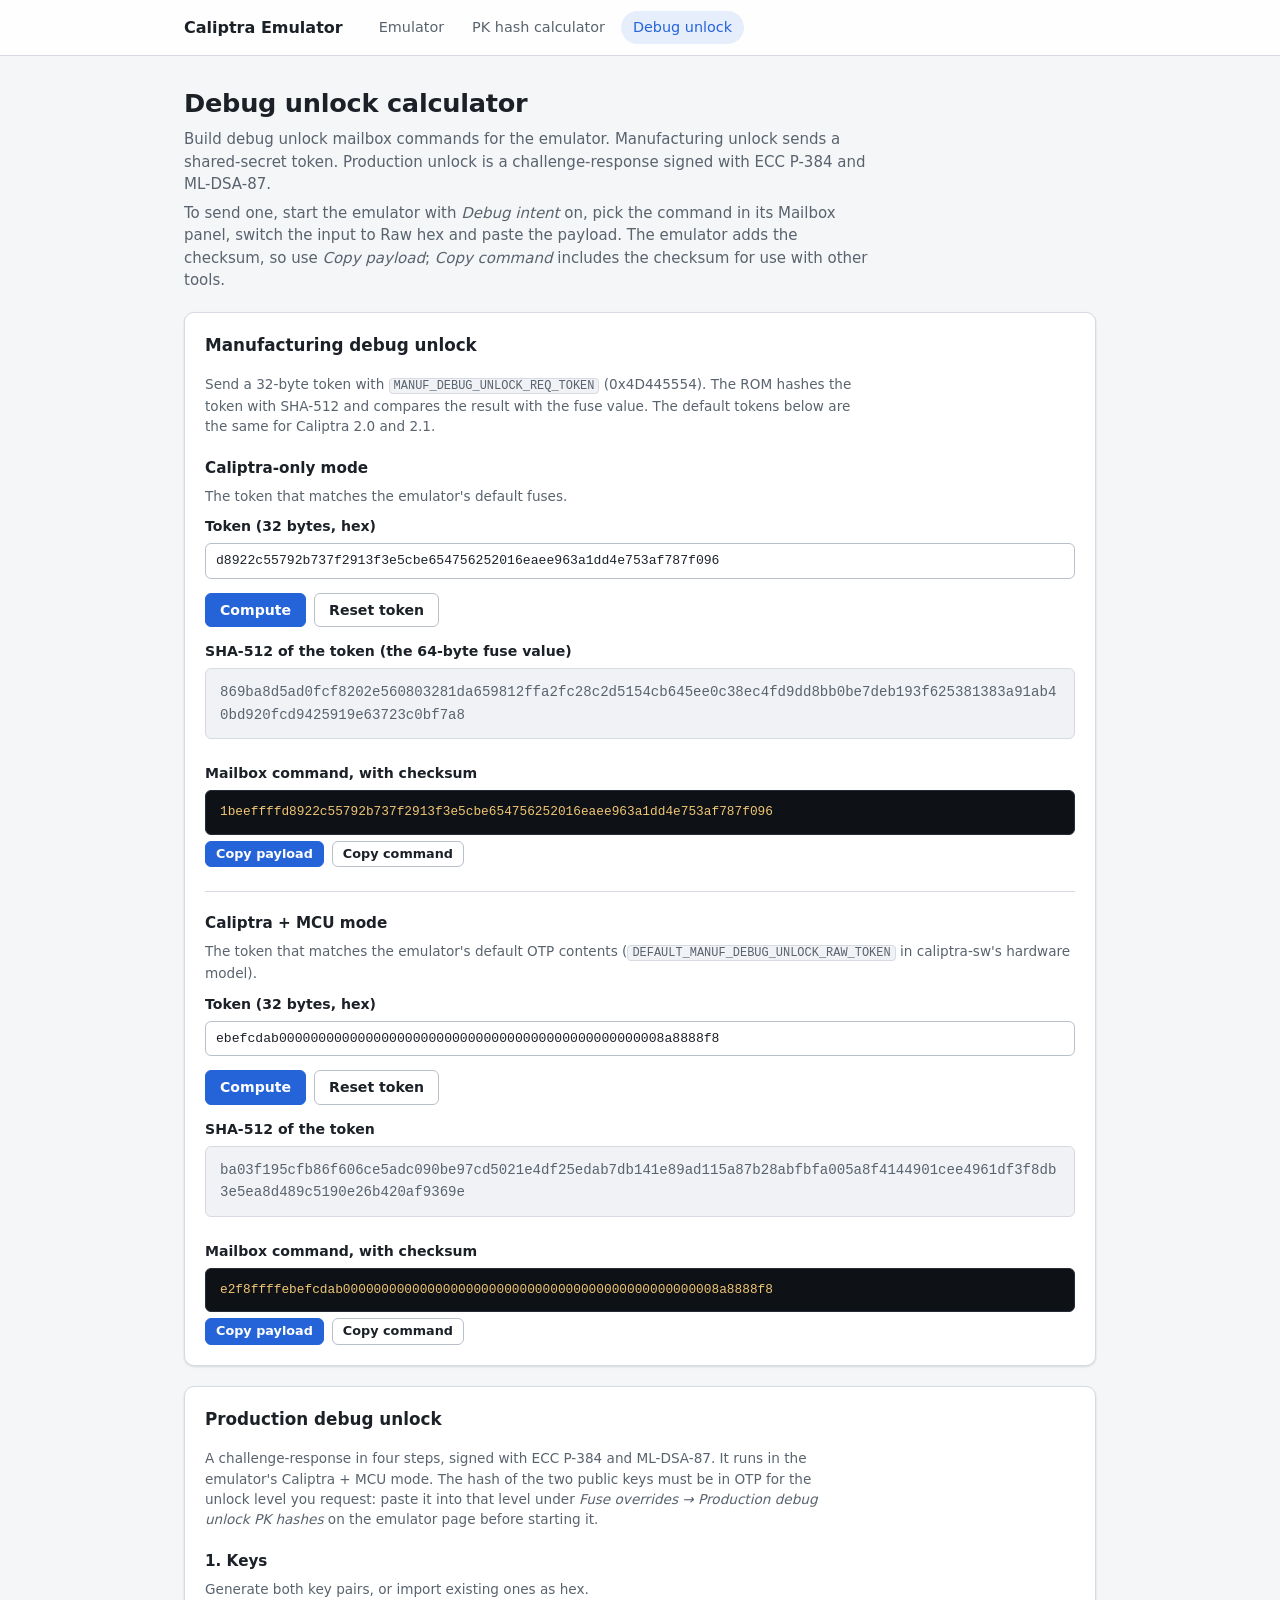
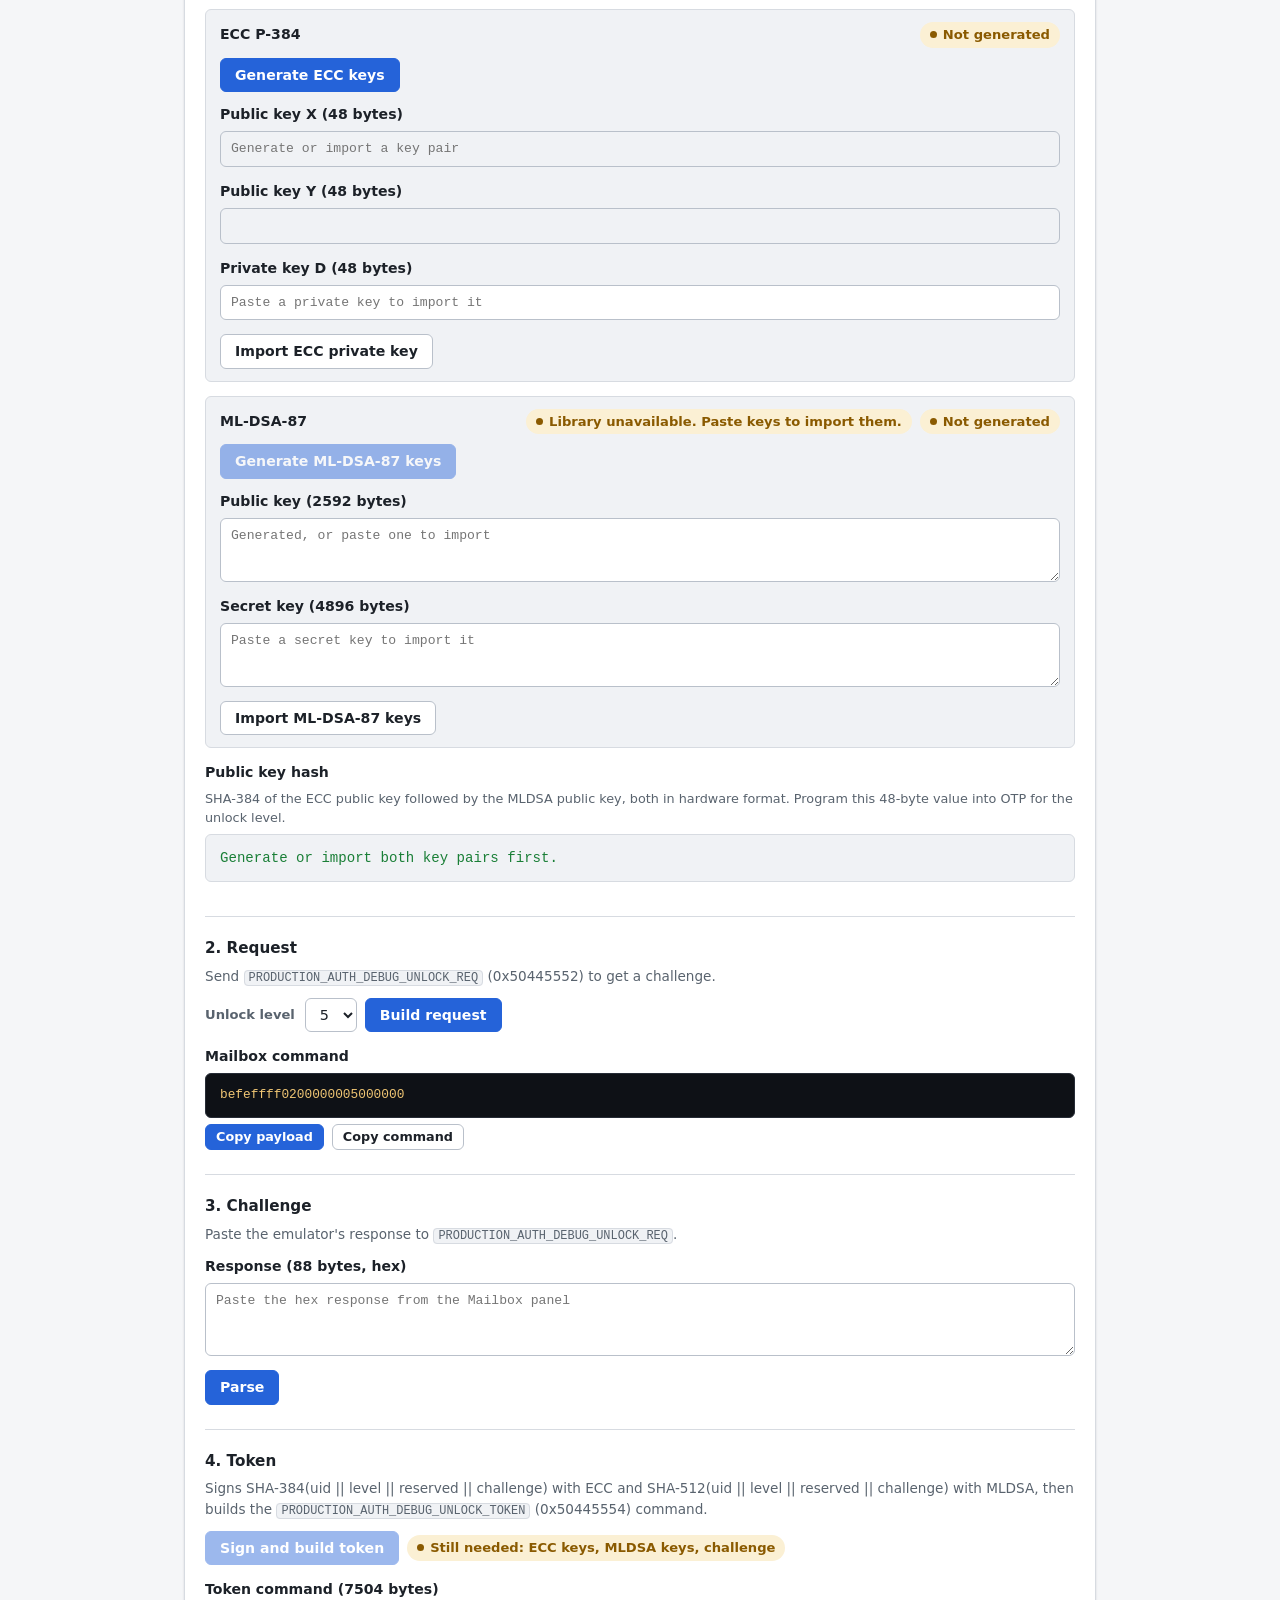
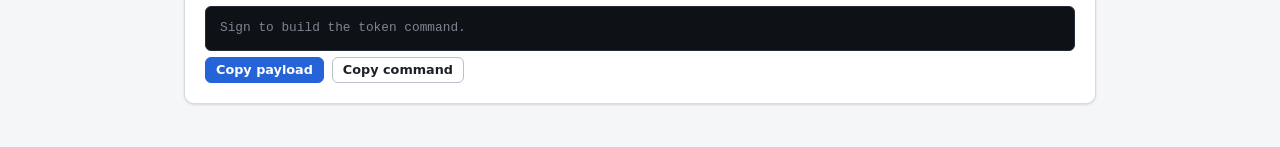
==== commit fa0b17b4: "Add Caliptra 2.0 alongside 2.1 The emulator page can now run Caliptra 2.0 (caliptra-sw fw-2.0.3: ROM" ====
--- a/www/debug-unlock.html
+++ b/www/debug-unlock.html
@@ -44,6 +44,7 @@
       <p class="note">
         Send a 32-byte token with <code>MANUF_DEBUG_UNLOCK_REQ_TOKEN</code> (0x4D445554).
         The ROM hashes the token with SHA-512 and compares the result with the fuse value.
+        The default tokens below are the same for Caliptra 2.0 and 2.1.
       </p>
 
       <h3>Caliptra-only mode</h3>
@@ -69,7 +70,7 @@
       <hr class="divider">
 
       <h3>Caliptra + MCU mode</h3>
-      <p class="help">The token that matches the emulator's default OTP contents (<code>DEFAULT_MANUF_DEBUG_UNLOCK_RAW_TOKEN</code> in caliptra-mcu-sw's hardware model).</p>
+      <p class="help">The token that matches the emulator's default OTP contents (<code>DEFAULT_MANUF_DEBUG_UNLOCK_RAW_TOKEN</code> in caliptra-sw's hardware model).</p>
       <div class="field" style="margin-top: 10px">
         <label for="manuf-token-otp">Token (32 bytes, hex)</label>
         <input type="text" id="manuf-token-otp" value="ebefcdab0000000000000000000000000000000000000000000000008a8888f8" spellcheck="false" autocomplete="off">
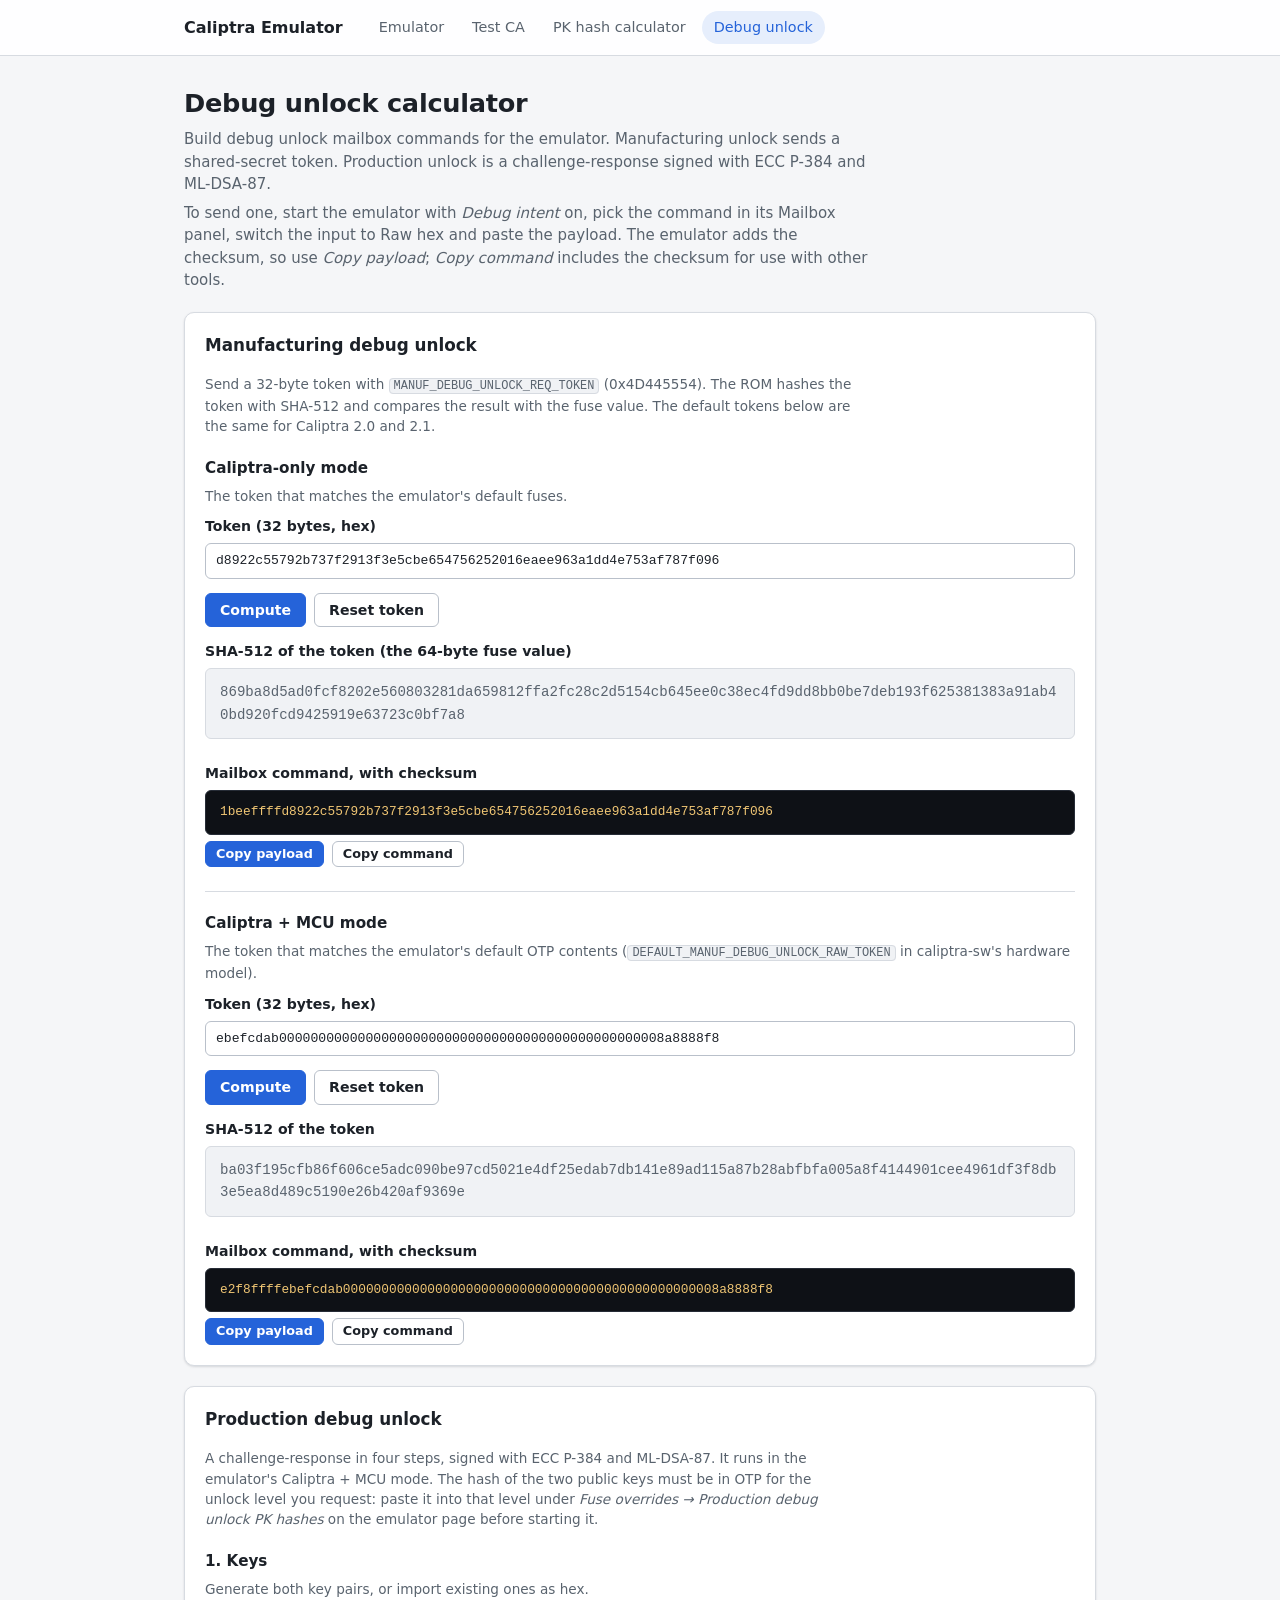
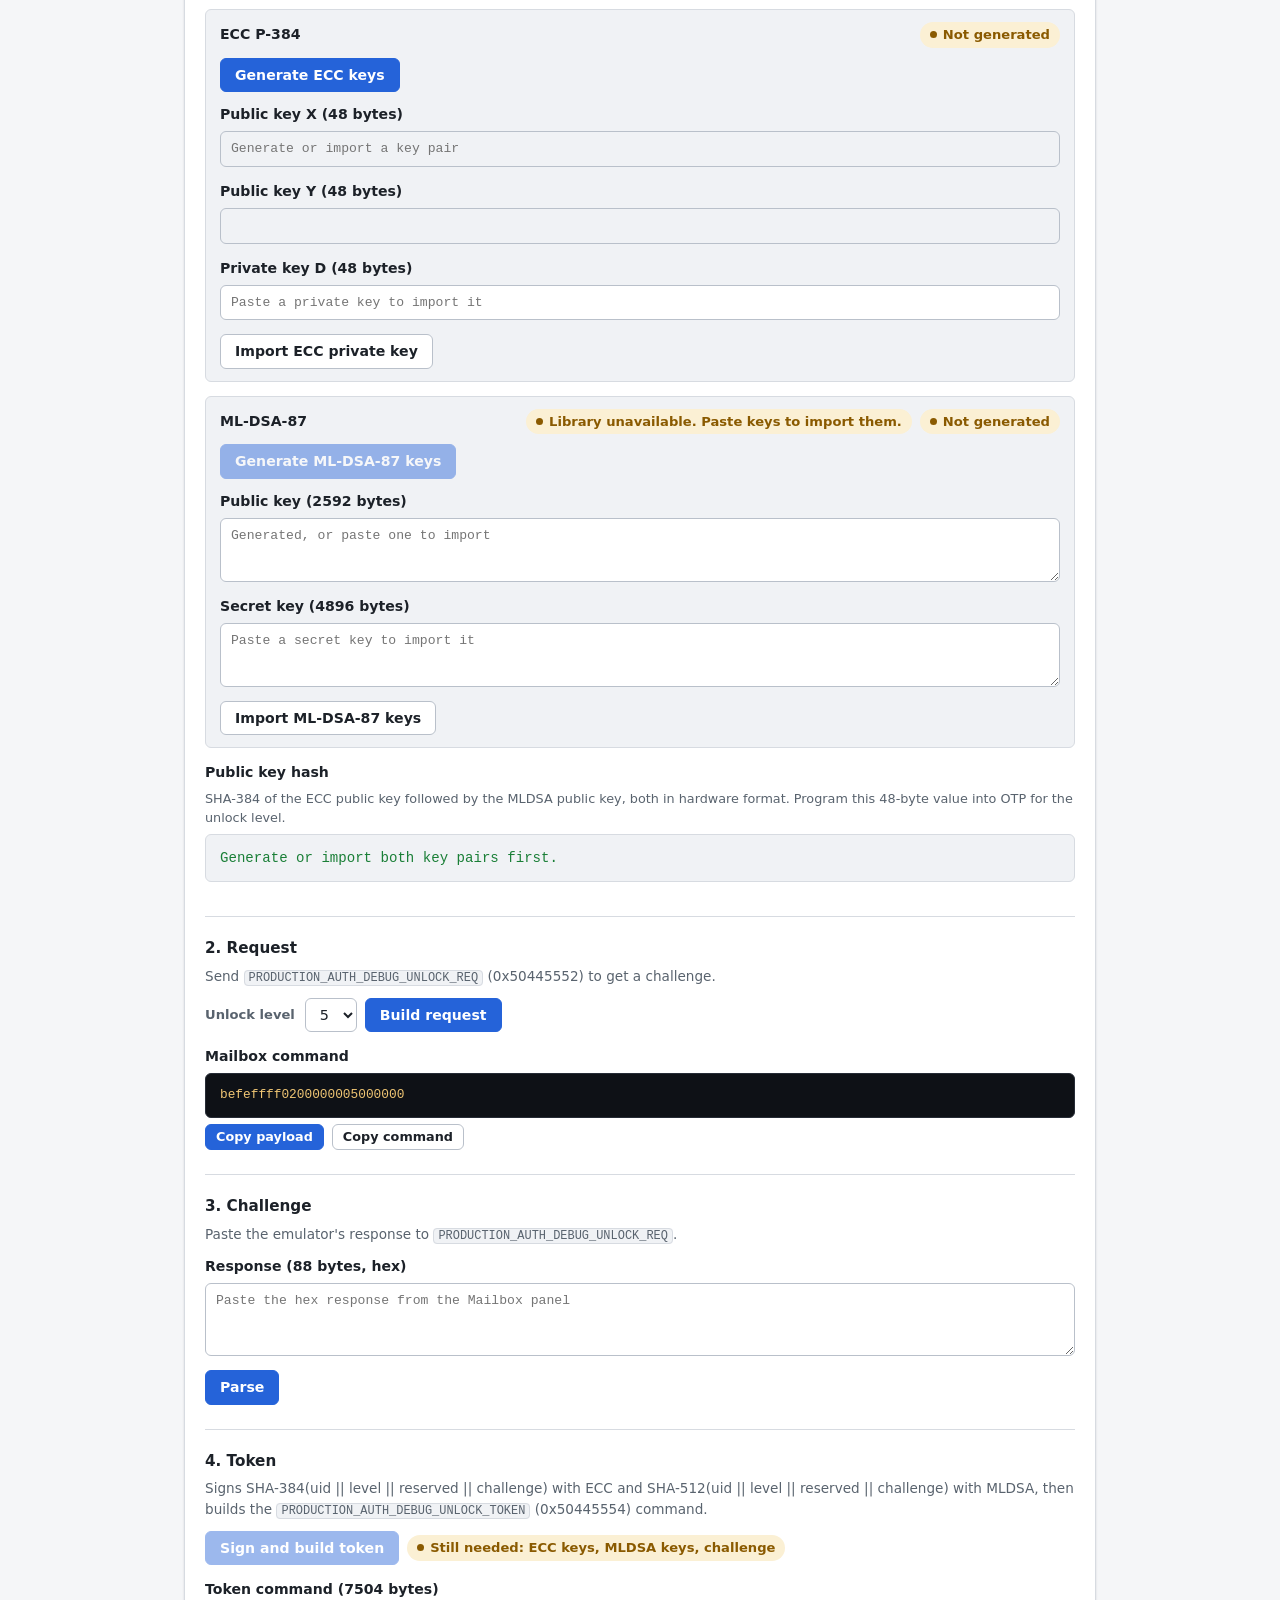
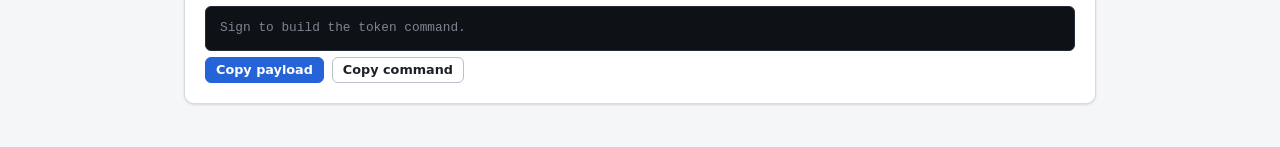
==== commit daf4acd2: "Add a test CA page and provisioning flows The site gains a Test CA page (www/ca.html): a certificate" ====
--- a/www/debug-unlock.html
+++ b/www/debug-unlock.html
@@ -5,6 +5,9 @@
 <meta name="viewport" content="width=device-width, initial-scale=1">
 <title>Caliptra Debug Unlock Calculator</title>
 <meta name="description" content="Build Caliptra manufacturing and production debug unlock mailbox commands.">
+<link rel="icon" href="favicon.ico" sizes="16x16 32x32 48x48">
+<link rel="icon" href="favicon.svg" type="image/svg+xml">
+<link rel="apple-touch-icon" href="apple-touch-icon.png">
 <link rel="stylesheet" href="style.css">
 </head>
 <body>
@@ -14,6 +17,7 @@
     <a class="brand" href="index.html">Caliptra <span class="brand-long">Emulator</span></a>
     <nav class="site-nav" aria-label="Pages">
       <a href="index.html">Emulator</a>
+      <a href="ca.html">Test CA</a>
       <a href="pk-hash.html">PK hash calculator</a>
       <a href="debug-unlock.html" aria-current="page">Debug unlock</a>
     </nav>
--- a/www/style.css
+++ b/www/style.css
@@ -1,6 +1,6 @@
 /* Licensed under the Apache-2.0 license
  *
- * Shared styles for the Caliptra emulator pages (index, pk-hash,
+ * Shared styles for the Caliptra emulator pages (index, ca, pk-hash,
  * debug-unlock). Colors follow the system light/dark preference. Console and
  * output panes stay dark in both themes. The page scripts reference
  * --text, --muted, --border, --green, --yellow and --red in inline styles, so
@@ -341,7 +341,7 @@
   gap: 14px 16px;
   margin-bottom: 14px;
 }
-.field-grid .field { margin-bottom: 0; }
+.field-grid .field { margin-bottom: 0; align-content: start; }
 .field.wide { grid-column: 1 / -1; }
 
 .check {
@@ -572,6 +572,58 @@
 
 .parsed { margin-top: 14px; }
 
+.downloads { display: flex; flex-wrap: wrap; gap: 6px 16px; margin-top: 8px; font-size: 0.85rem; }
+.downloads:empty { display: none; }
+
+/* Name and value pairs (the CA page's roots). */
+.facts {
+  display: grid;
+  grid-template-columns: minmax(120px, max-content) minmax(0, 1fr);
+  gap: 4px 16px;
+  margin: 0;
+  font-size: 0.85rem;
+}
+.facts dt { color: var(--muted); }
+.facts dd {
+  margin: 0;
+  font-family: var(--mono);
+  font-size: 0.8rem;
+  overflow-wrap: anywhere;
+  white-space: pre-wrap;
+}
+
+.table-wrap { overflow-x: auto; }
+.table {
+  width: 100%;
+  border-collapse: collapse;
+  font-size: 0.85rem;
+}
+.table th, .table td {
+  padding: 7px 10px;
+  border-bottom: 1px solid var(--border);
+  text-align: left;
+  vertical-align: top;
+  white-space: nowrap;
+}
+.table th { color: var(--muted); font-size: 0.78rem; font-weight: 600; }
+.table td.wrap { white-space: normal; overflow-wrap: anywhere; min-width: 220px; }
+.table td.mono { font-family: var(--mono); font-size: 0.8rem; }
+.table .toolbar { flex-wrap: nowrap; gap: 6px; }
+
+/* Numbered steps of a provisioning flow. */
+.steps { display: grid; gap: 8px; margin: 0 0 14px; padding: 0; list-style: none; }
+.steps li {
+  display: grid;
+  grid-template-columns: auto minmax(0, 1fr);
+  gap: 4px 12px;
+  align-items: center;
+}
+.steps li > button { min-width: 190px; justify-content: flex-start; }
+.steps li > .hint { overflow-wrap: anywhere; }
+.steps li.done > .hint { color: var(--green); }
+.steps li.skipped > .hint { color: var(--yellow); }
+.steps li.failed > .hint { color: var(--red); }
+
 /* -------------------------------------------------------------- mobile */
 
 @media (max-width: 640px) {
@@ -584,4 +636,7 @@
   details.collapsible > summary { padding: 14px 16px; }
   details.collapsible > .card-body { padding: 0 16px 16px; }
   .console.uart { height: 360px; }
-}
+  .facts { grid-template-columns: minmax(0, 1fr); }
+  .facts dd { margin-bottom: 6px; }
+  .steps li { grid-template-columns: minmax(0, 1fr); }
+}
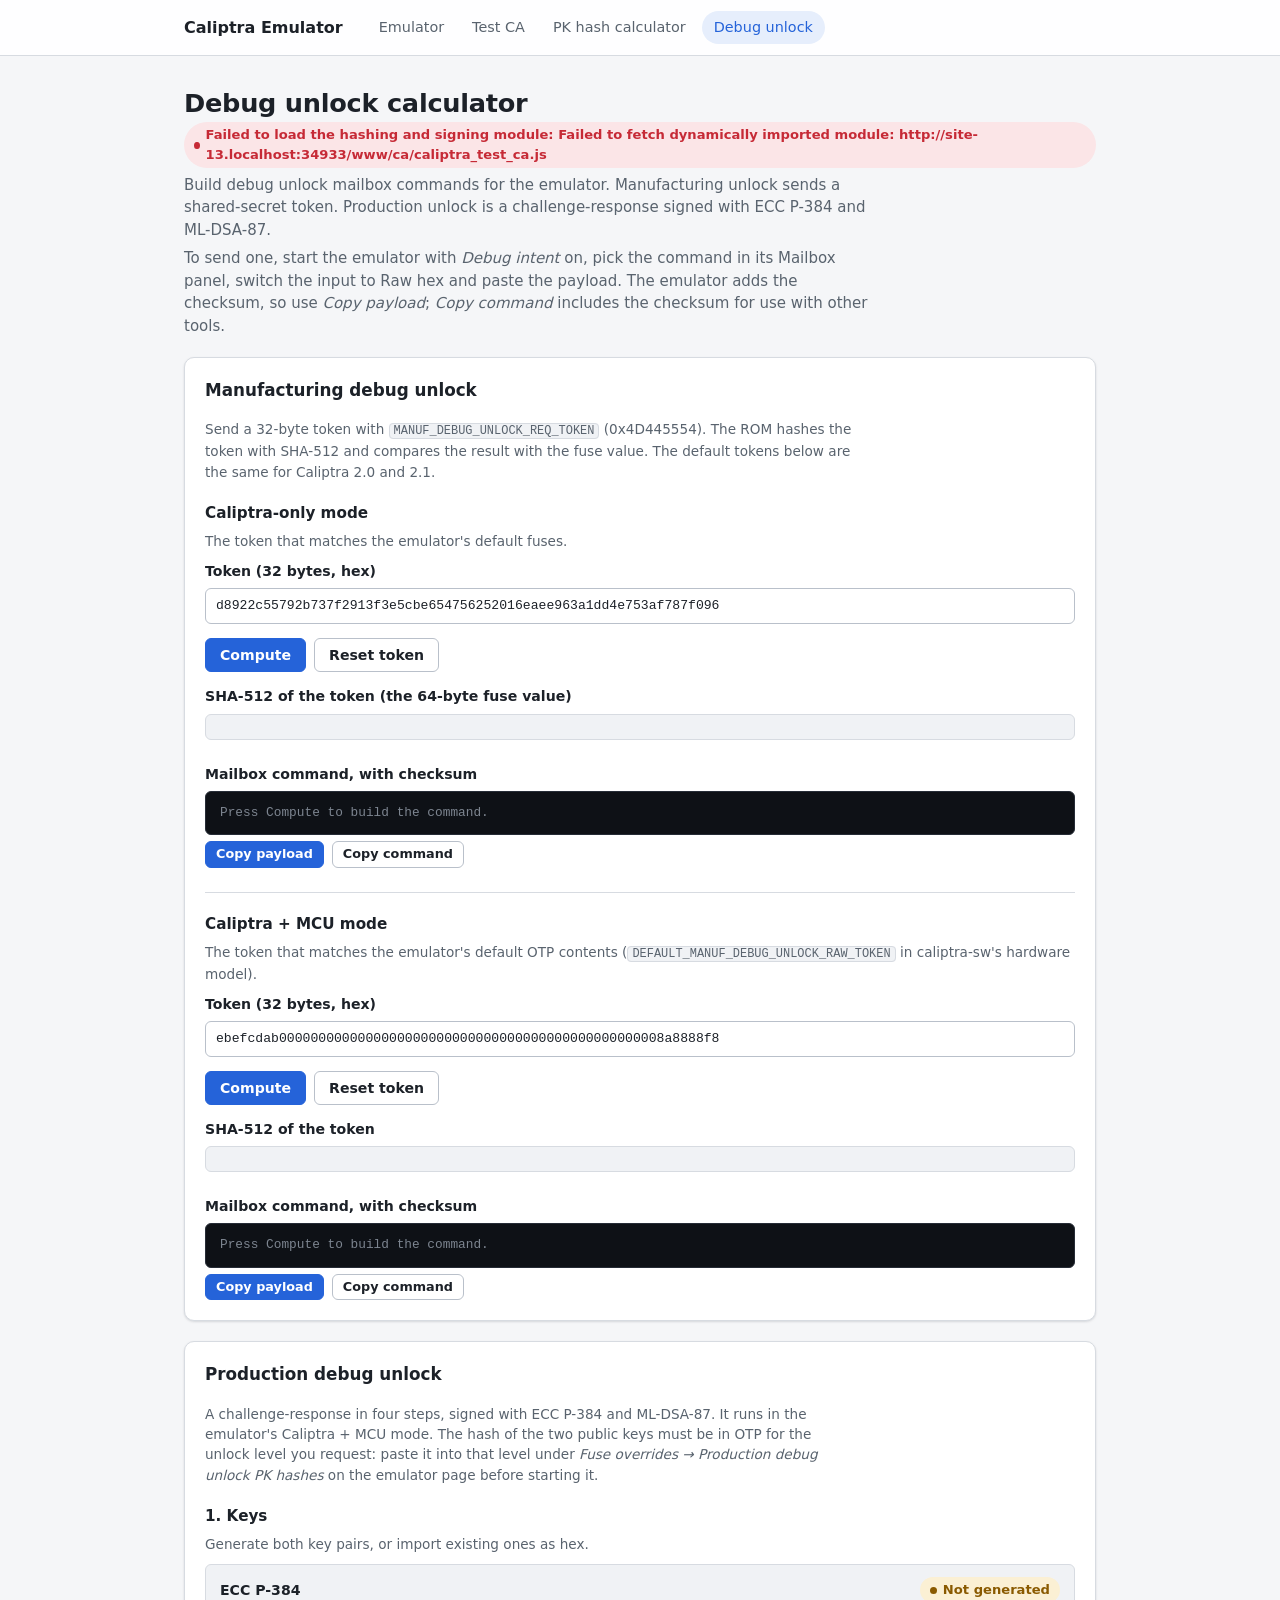
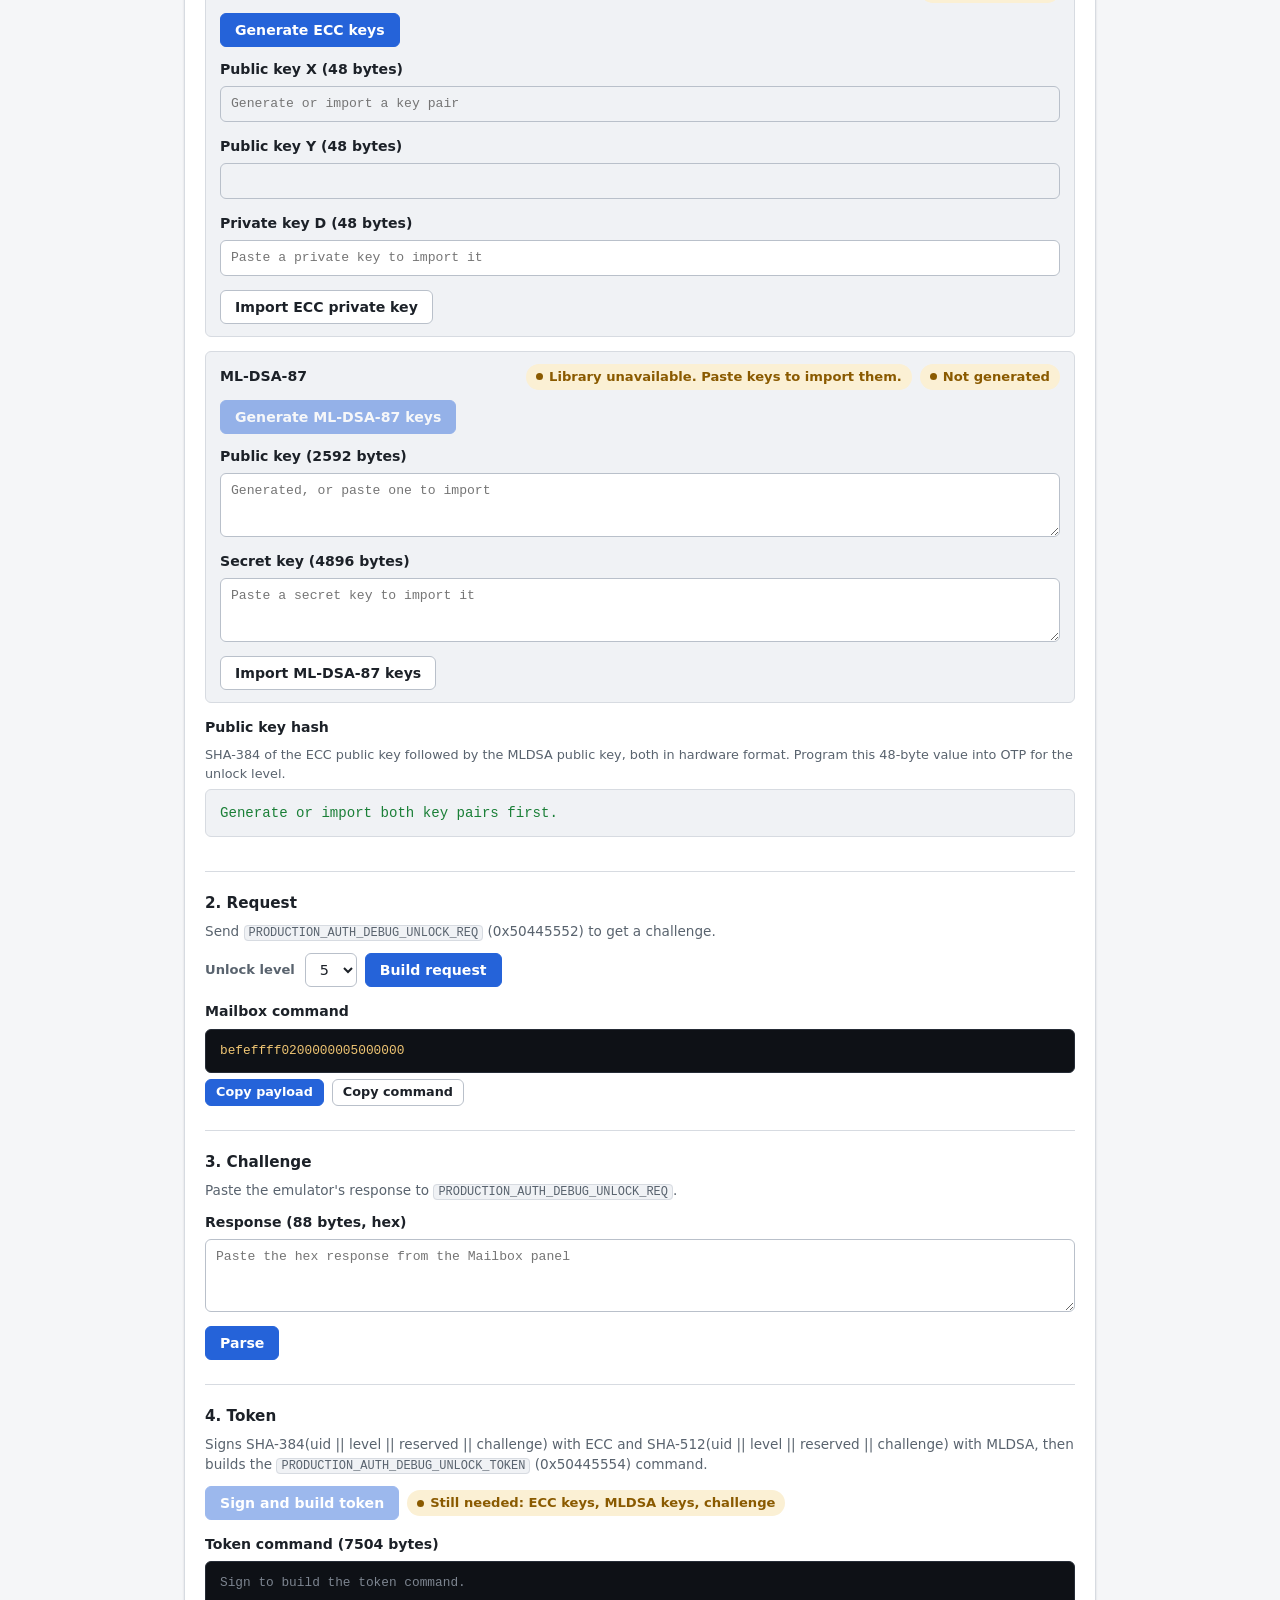
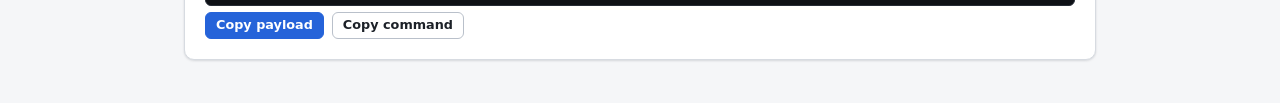
==== commit 8aab29e3: "Run the calculator pages without WebCrypto The PK hash calculator and the Debug unlock page used cry" ====
--- a/www/debug-unlock.html
+++ b/www/debug-unlock.html
@@ -27,6 +27,7 @@
 <div class="container narrow">
   <div class="page-head">
     <h1>Debug unlock calculator</h1>
+    <span class="status status-err" id="load-error" role="alert"></span>
     <p class="lede">
       Build debug unlock mailbox commands for the emulator. Manufacturing
       unlock sends a shared-secret token. Production unlock is a
@@ -233,6 +234,12 @@
 
 <script type="module">
 
+// The hashes and the P-384 key operations come from the test CA's WebAssembly
+// module and not from the browser's WebCrypto, which is missing unless the
+// page is on localhost or HTTPS. The same goes for copying
+// (navigator.clipboard).
+import { loadCa, sha384, sha512, p384GenerateKey, p384PublicKey, p384Sign, copyText as copy } from "./ca-core.js";
+
 // ==================== Utility Functions ====================
 
 function hexToBytes(hex) {
@@ -288,19 +295,18 @@
 
 function copyText(elementId) {
   const el = document.getElementById(elementId);
-  navigator.clipboard.writeText(el.textContent);
+  copy(el.textContent);
 }
 
 // The emulator's Mailbox panel computes the checksum itself, so copy only
 // the bytes after the 4-byte checksum.
 function copyPayload(elementId) {
   const el = document.getElementById(elementId);
-  navigator.clipboard.writeText(el.textContent.slice(8));
+  copy(el.textContent.slice(8));
 }
 
 // ==================== State ====================
 
-let eccKeyPair = null;    // { privateKey: CryptoKey, publicKey: CryptoKey }
 let eccPubRaw = null;     // Uint8Array(96) = x(48) || y(48) big-endian
 let eccPrivRaw = null;    // Uint8Array(48) = d big-endian
 let mldsaLib = null;      // noble-post-quantum ml_dsa87
@@ -314,15 +320,14 @@
 const DEFAULT_MANUF_TOKEN_OTP = 'ebefcdab0000000000000000000000000000000000000000000000008a8888f8';
 const CMD_MANUF_DEBUG_UNLOCK = 0x4D445554;
 
-async function computeManufHashGeneric(tokenInputId, hashOutputId, cmdOutputId) {
+function computeManufHashGeneric(tokenInputId, hashOutputId, cmdOutputId) {
   const hex = document.getElementById(tokenInputId).value.replace(/\s+/g, '');
   if (hex.length !== 64) {
     document.getElementById(hashOutputId).textContent = 'The token must be exactly 32 bytes (64 hex characters).';
     return;
   }
   const tokenBytes = hexToBytes(hex);
-  const hashBuf = await crypto.subtle.digest('SHA-512', tokenBytes);
-  const hashBytes = new Uint8Array(hashBuf);
+  const hashBytes = sha512(tokenBytes);
   document.getElementById(hashOutputId).textContent = bytesToHex(hashBytes);
 
   // Build mailbox command: checksum(4) + token(32) = 36 bytes
@@ -339,121 +344,45 @@
 window.resetManufToken = () => { document.getElementById('manuf-token').value = DEFAULT_MANUF_TOKEN; };
 window.resetManufTokenOtp = () => { document.getElementById('manuf-token-otp').value = DEFAULT_MANUF_TOKEN_OTP; };
 
-// Auto-compute on load
-computeManufHashGeneric('manuf-token', 'manuf-hash', 'manuf-cmd');
-computeManufHashGeneric('manuf-token-otp', 'manuf-hash-otp', 'manuf-cmd-otp');
 
 // ==================== Production: ECC Key Management ====================
 
-async function generateEccKeys() {
+function setEccKey(privateKey, publicKey, how) {
+  eccPrivRaw = privateKey;
+  eccPubRaw = publicKey; // x(48) || y(48)
+  document.getElementById('ecc-pub-x').value = bytesToHex(eccPubRaw.slice(0, 48));
+  document.getElementById('ecc-pub-y').value = bytesToHex(eccPubRaw.slice(48));
+  document.getElementById('ecc-priv-d').value = bytesToHex(eccPrivRaw);
+  document.getElementById('ecc-status').textContent = how;
+  document.getElementById('ecc-status').className = 'status status-ok';
+  updateSignButton();
+  computePkHash();
+}
+
+function generateEccKeys() {
   try {
-    eccKeyPair = await crypto.subtle.generateKey(
-      { name: "ECDSA", namedCurve: "P-384" },
-      true, ["sign"]
-    );
-    const pubRaw = await crypto.subtle.exportKey("raw", eccKeyPair.publicKey);
-    const pubBytes = new Uint8Array(pubRaw);
-    // Raw format: 0x04 || x(48) || y(48)
-    eccPubRaw = pubBytes.slice(1); // 96 bytes: x || y
-    document.getElementById('ecc-pub-x').value = bytesToHex(eccPubRaw.slice(0, 48));
-    document.getElementById('ecc-pub-y').value = bytesToHex(eccPubRaw.slice(48));
-
-    const jwk = await crypto.subtle.exportKey("jwk", eccKeyPair.privateKey);
-    // Decode base64url d coordinate
-    eccPrivRaw = base64urlToBytes(jwk.d);
-    document.getElementById('ecc-priv-d').value = bytesToHex(eccPrivRaw);
-    document.getElementById('ecc-status').textContent = 'Generated';
-    document.getElementById('ecc-status').className = 'status status-ok';
-    updateSignButton();
-    computePkHash();
+    const { privateKey, publicKey } = p384GenerateKey();
+    setEccKey(privateKey, publicKey, 'Generated');
   } catch (e) {
     document.getElementById('ecc-status').textContent = 'Error: ' + e.message;
     document.getElementById('ecc-status').className = 'status status-err';
   }
 }
 
-async function importEccPrivateKey() {
+function importEccPrivateKey() {
   const dHex = document.getElementById('ecc-priv-d').value.replace(/\s+/g, '');
-  if (dHex.length !== 96) {
+  if (dHex.length !== 96 || /[^0-9a-f]/i.test(dHex)) {
     document.getElementById('ecc-status').textContent = 'The private key must be 48 bytes (96 hex characters).';
     document.getElementById('ecc-status').className = 'status status-err';
     return;
   }
   try {
-    eccPrivRaw = hexToBytes(dHex);
-    // Import as JWK to get CryptoKey
-    const dB64 = bytesToBase64url(eccPrivRaw);
-    // We need x,y too - generate them by importing private key
-    // Web Crypto requires x,y for JWK import, so we do a trick:
-    // Import as PKCS8 or use a temp keypair approach
-    // Actually, for P-384 we can compute pub from priv using the subtle API
-    // The simplest approach: create a JWK with d and dummy x,y, then re-derive
-    // Unfortunately Web Crypto doesn't support computing public from private directly.
-    // Instead, let's import as PKCS8.
-    const pkcs8 = buildEccPkcs8(eccPrivRaw);
-    const privateKey = await crypto.subtle.importKey(
-      "pkcs8", pkcs8,
-      { name: "ECDSA", namedCurve: "P-384" },
-      true, ["sign"]
-    );
-    // Export as JWK to get x, y
-    const jwk = await crypto.subtle.exportKey("jwk", privateKey);
-    const xBytes = base64urlToBytes(jwk.x);
-    const yBytes = base64urlToBytes(jwk.y);
-    eccPubRaw = new Uint8Array(96);
-    eccPubRaw.set(xBytes, 0);
-    eccPubRaw.set(yBytes, 48);
-    document.getElementById('ecc-pub-x').value = bytesToHex(xBytes);
-    document.getElementById('ecc-pub-y').value = bytesToHex(yBytes);
-
-    // Re-import public key for verification
-    const pubJwk = { kty: "EC", crv: "P-384", x: jwk.x, y: jwk.y };
-    const publicKey = await crypto.subtle.importKey(
-      "jwk", pubJwk,
-      { name: "ECDSA", namedCurve: "P-384" },
-      true, ["verify"]
-    );
-    eccKeyPair = { privateKey, publicKey };
-    document.getElementById('ecc-status').textContent = 'Imported';
-    document.getElementById('ecc-status').className = 'status status-ok';
-    updateSignButton();
-    computePkHash();
+    const privateKey = hexToBytes(dHex);
+    setEccKey(privateKey, p384PublicKey(privateKey), 'Imported');
   } catch (e) {
     document.getElementById('ecc-status').textContent = 'Import failed: ' + e.message;
     document.getElementById('ecc-status').className = 'status status-err';
   }
-}
-
-// Build PKCS#8 DER for ECC P-384 private key
-function buildEccPkcs8(dBytes) {
-  // PKCS#8 structure for P-384:
-  // SEQUENCE {
-  //   INTEGER 0
-  //   SEQUENCE { OID ecPublicKey, OID secp384r1 }
-  //   OCTET STRING { SEQUENCE { INTEGER 1, OCTET STRING d } }
-  // }
-  const oid_ec = [0x06, 0x07, 0x2a, 0x86, 0x48, 0xce, 0x3d, 0x02, 0x01];
-  const oid_p384 = [0x06, 0x05, 0x2b, 0x81, 0x04, 0x00, 0x22];
-  const alg_seq = [0x30, oid_ec.length + oid_p384.length, ...oid_ec, ...oid_p384];
-  const d_octet = [0x04, 48, ...dBytes];
-  const inner_seq = [0x30, d_octet.length + 3, 0x02, 0x01, 0x01, ...d_octet];
-  const priv_octet = [0x04, inner_seq.length, ...inner_seq];
-  const version = [0x02, 0x01, 0x00];
-  const total_len = version.length + alg_seq.length + priv_octet.length;
-  const outer = [0x30, 0x81, total_len, ...version, ...alg_seq, ...priv_octet];
-  return new Uint8Array(outer);
-}
-
-function base64urlToBytes(b64url) {
-  const b64 = b64url.replace(/-/g, '+').replace(/_/g, '/');
-  const pad = (4 - b64.length % 4) % 4;
-  const raw = atob(b64 + '='.repeat(pad));
-  return new Uint8Array([...raw].map(c => c.charCodeAt(0)));
-}
-
-function bytesToBase64url(bytes) {
-  const b64 = btoa(String.fromCharCode(...bytes));
-  return b64.replace(/\+/g, '-').replace(/\//g, '_').replace(/=+$/, '');
 }
 
 window.generateEccKeys = generateEccKeys;
@@ -524,7 +453,7 @@
 
 // ==================== PK Hash Computation ====================
 
-async function computePkHash() {
+function computePkHash() {
   if (!eccPubRaw || !mldsaPubKey) {
     document.getElementById('pk-hash-output').textContent = 'Generate or import both key pairs first.';
     return;
@@ -539,8 +468,7 @@
   const combined = new Uint8Array(eccHw.length + mldsaHw.length);
   combined.set(eccHw, 0);
   combined.set(mldsaHw, eccHw.length);
-  const hashBuf = await crypto.subtle.digest('SHA-384', combined);
-  const hashBytes = new Uint8Array(hashBuf);
+  const hashBytes = sha384(combined);
   document.getElementById('pk-hash-output').textContent = bytesToHex(hashBytes);
 }
 
@@ -598,11 +526,11 @@
 // ==================== Production: Sign & Build Token ====================
 
 function updateSignButton() {
-  const ready = eccKeyPair && (mldsaPubKey && mldsaSecKey) && challengeData;
+  const ready = eccPrivRaw && (mldsaPubKey && mldsaSecKey) && challengeData;
   document.getElementById('btn-sign').disabled = !ready;
   if (!ready) {
     const missing = [];
-    if (!eccKeyPair) missing.push('ECC keys');
+    if (!eccPrivRaw) missing.push('ECC keys');
     if (!mldsaPubKey || !mldsaSecKey) missing.push('MLDSA keys');
     if (!challengeData) missing.push('challenge');
     document.getElementById('sign-status').textContent = 'Still needed: ' + missing.join(', ');
@@ -614,7 +542,7 @@
 }
 
 async function signAndBuildToken() {
-  if (!eccKeyPair || !mldsaPubKey || !mldsaSecKey || !challengeData) return;
+  if (!eccPrivRaw || !mldsaPubKey || !mldsaSecKey || !challengeData) return;
 
   const level = parseInt(document.getElementById('unlock-level').value);
   const reserved = new Uint8Array(3);
@@ -630,17 +558,11 @@
   document.getElementById('sign-status').className = 'status status-warn';
 
   try {
-    // ECC signature: Web Crypto signs the raw message (it hashes with SHA-384 internally)
-    const eccSigBuf = await crypto.subtle.sign(
-      { name: "ECDSA", hash: "SHA-384" },
-      eccKeyPair.privateKey,
-      message
-    );
-    const eccSigBytes = new Uint8Array(eccSigBuf); // r(48) || s(48) IEEE P1363 format, big-endian
+    // ECC signature over the SHA-384 of the message: r(48) || s(48), big-endian
+    const eccSigBytes = p384Sign(eccPrivRaw, message);
 
     // MLDSA signature: sign SHA-512 hash of the message
-    const sha512Buf = await crypto.subtle.digest('SHA-512', message);
-    const sha512Hash = new Uint8Array(sha512Buf);
+    const sha512Hash = sha512(message);
     let mldsaSigBytes;
     if (mldsaLib) {
       mldsaSigBytes = mldsaLib.sign(mldsaSecKey, sha512Hash);
@@ -720,6 +642,16 @@
 updateSignButton();
 generateRequest(); // Pre-generate request command
 loadMldsaLib();
+try {
+  await loadCa();
+  // Compute both manufacturing commands for the default tokens.
+  computeManufHashGeneric('manuf-token', 'manuf-hash', 'manuf-cmd');
+  computeManufHashGeneric('manuf-token-otp', 'manuf-hash-otp', 'manuf-cmd-otp');
+} catch (e) {
+  document.getElementById('load-error').textContent =
+    `Failed to load the hashing and signing module: ${e.message || e}`;
+  console.error(e);
+}
 
 </script>
 </body>
